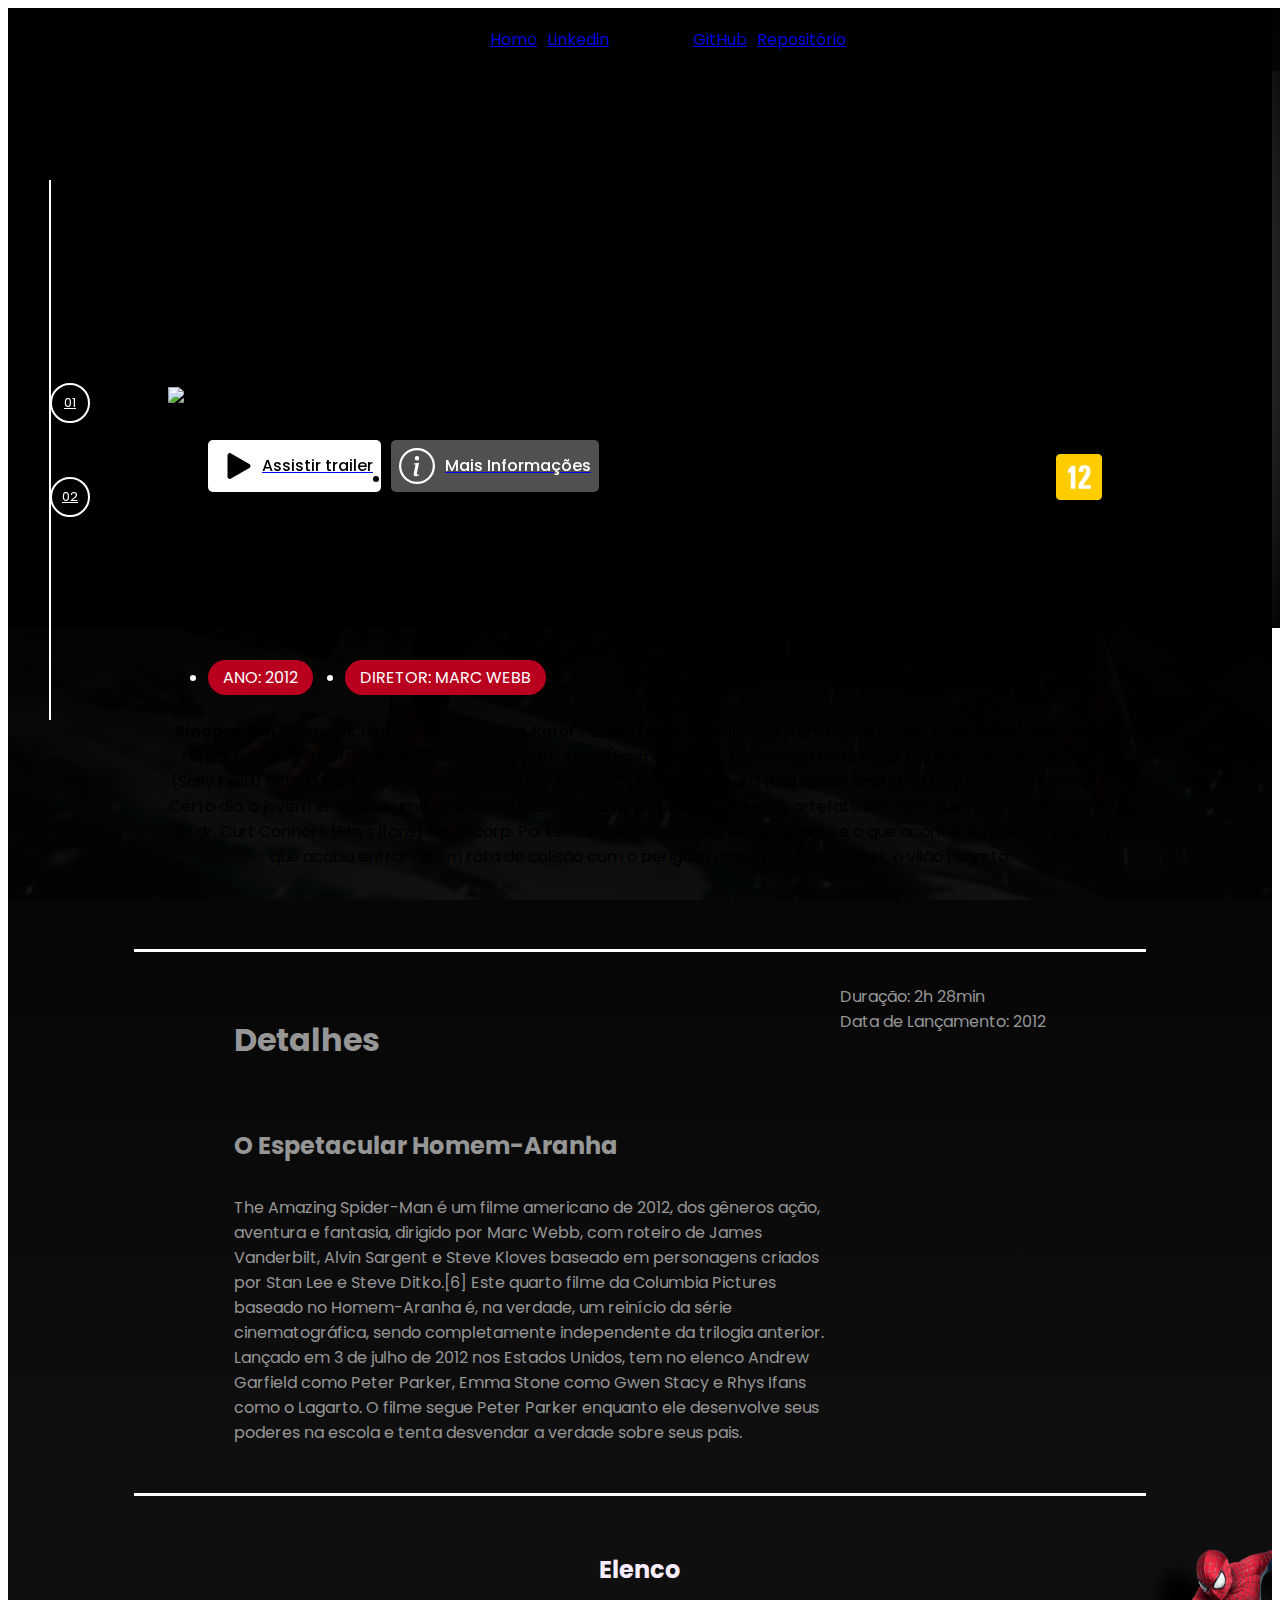
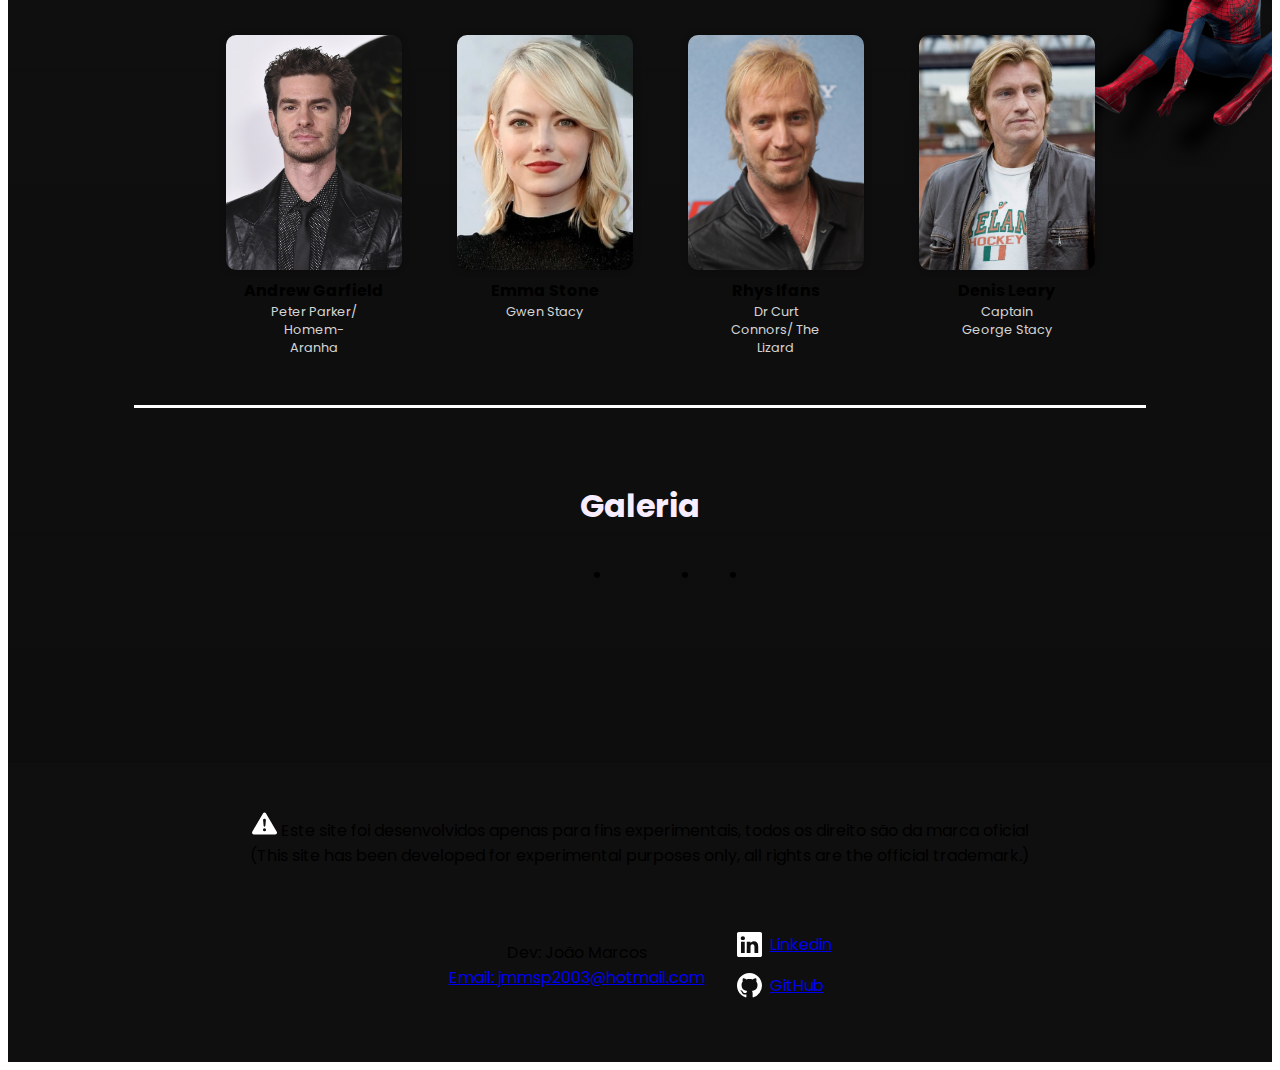
==== pages/andrew-garfield/spiderman1.html @ d88769d9 "final beta" ====
<!DOCTYPE html>
<html lang="en">
  <head>
    <meta charset="UTF-8" />
    <meta name="viewport" content="width=device-width, initial-scale=1.0" />

    <link rel="stylesheet" href="/assets/css/internal.css" />

    <!-- bootStrap -->

    <link
      rel="stylesheet"
      href="https://cdn.jsdelivr.net/npm/@fancyapps/ui@5.0/dist/fancybox/fancybox.css"
    />

    <link rel="shortcut icon" href="../../favicon.png" type="image/x-icon" />
    <title>Spider-Man SpiderVerse</title>
  </head>
  <body>
    <div class="s-wrapper">
      <nav class="menu">
        <div class="nav-links">
          <ul>
            <li class="nav-link"><a href="../../index.html">Home</a></li>
            <li class="nav-link">
              <a
                href="https://www.linkedin.com/in/joão-marcos-525564226/"
                target="_blank"
                >Linkedin</a
              >
            </li>
            <li class="nav-logo">
              <img src="../../assets/images/icons/spider.svg" alt="" />
            </li>
            <li class="nav-link">
              <a href="https://github.com/Joaommsp" target="_blank">GitHub</a>
            </li>
            <li class="nav-link">
              <a
                href="https://github.com/Joaommsp/Spider-man_SpiderVerse"
                target="_blank"
                >Repositório</a
              >
            </li>
          </ul>
        </div>
      </nav>

      <div class="s-video">
        <div class="s-logo">
          <img
            src="/assets/images/spiderman-andrew/movie-01/logo.png"
            alt="Spider-Man (2012)"
            title="Spider-Man (2012)"
          />
        </div>

        <aside class="s-left-column">
          <nav class="navigator">
            <div class="navigator-icon">
              <a href="../../index.html">
                <img src="/assets/images/icons/spiderman1.png" alt="" />
              </a>
            </div>
            <ul>
              <li><a href="../andrew-garfield/spiderman1.html">01</a></li>
              <li><a href="../andrew-garfield/spiderman2.html">02</a></li>
            </ul>
          </nav>
        </aside>

        <div class="s-classification">
          <img src="../../assets/classifications/12.png" alt="" />
        </div>

        <div class="s-links">
          <ul>
            <li>
              <a
                href="https://www.youtube.com/watch?v=iAaDfqB9FLs&pp=ygUibyBlc3BldGFjdWxhciBob21lbSBhcmFuaGEgdHJhaWxlcg%3D%3D"
                class="link-button"
                target="_blank"
              >
                <img src="../../assets/images/icons/play.svg" alt="" />
                <span class="label"> Assistir trailer </span>
              </a>
            </li>
            <li>
              <a href="#details" class="info-button">
                <img src="../../assets/images/icons/info.svg" alt="" />
                <span class="label"> Mais Informações </span>
              </a>
            </li>
          </ul>
        </div>

        <div class="s-video__container">
          <video
            autoplay
            loop
            muted
            src="../../assets/videos/amazing-spiderman-2014-trailer.mp4"
          ></video>
        </div>
      </div>

      <div class="s-video__cover"></div>

      <div class="s-main-content s-spiderman-02-01">
        <div class="s-main-content__top">
          <div class="s-description">
            <div class="pills">
              <ul>
                <li>Ano: 2012</li>
                <li>Diretor: Marc Webb</li>
              </ul>
            </div>

            <div class="s-desctiption__text">
              <p>
                <strong>Sinopse:</strong> Em O Espetacular Homem-Aranha, Peter
                Parker (Andrew Garfield) é um rapaz tímido e estudioso, que
                inicou há pouco tempo um namoro com a bela Gwen Stacy (Emma
                Stone), sua colega de colégio. Ele vive com os tios, May (Sally
                Field) e Ben (Martin Sheen), desde que foi deixado pelos pais,
                Richard (Campbell Scott) e Mary (Embeth Davidtz). Certo dia, o
                jovem encontra uma misteriosa maleta que pertenceu a seu pai. O
                artefato faz com que visite o laboratório do dr. Curt Connors
                (Rhys Ifans) na Oscorp. Parker está em busca de respostas sobre
                o que aconteceu com os pais, só que acaba entrando em rota de
                colisão com o perigoso alter-ego de Connors, o vilão Lagarto.
              </p>
            </div>
          </div>

          <div class="s-details">
            <div class="details">
              <h3>Detalhes</h3>
              <h4 class="movie-name">O Espetacular Homem-Aranha</h4>
              <p class="movie-infos">
                The Amazing Spider-Man é um filme americano de
                2012, dos gêneros ação, aventura e fantasia, dirigido por Marc
                Webb, com roteiro de James Vanderbilt, Alvin Sargent e Steve
                Kloves baseado em personagens criados por Stan Lee e Steve
                Ditko.[6] Este quarto filme da Columbia Pictures baseado no
                Homem-Aranha é, na verdade, um reinício da série
                cinematográfica, sendo completamente independente da trilogia
                anterior. Lançado em 3 de julho de 2012 nos Estados Unidos, tem
                no elenco Andrew Garfield como Peter Parker, Emma Stone como
                Gwen Stacy e Rhys Ifans como o Lagarto. O filme segue Peter
                Parker enquanto ele desenvolve seus poderes na escola e tenta
                desvendar a verdade sobre seus pais.
              </p>
            </div>
            <div class="movie-details" id="details">
              <div class="detail">
                <span class="duration">Duração: 2h 28min</span>
                <br />
                <span class="release-date">Data de Lançamento: 2012</span>
              </div>
            </div>
          </div>

          <div class="s-movie-list">
            <h3>Elenco</h3>
            <ul style="gap: 55px">
              <li class="actor">
                <img
                  src="../../assets/images/spiderman-tom/movie-03/actors/andrew-garfield.jpg"
                  alt="Jake Gyllenhaal"
                /><span class="actor-name">Andrew Garfield</span>
                <span class="actor-character">
                  Peter Parker/ Homem-Aranha
                </span>
              </li>
              <li class="actor">
                <img
                  src="../../assets/images/spiderman-andrew/movie-01/actors/emma-stone.jpg"
                  alt="Emma Stone"
                /><span class="actor-name">Emma Stone</span>
                <span class="actor-character">Gwen Stacy</span>
              </li>
              <li class="actor">
                <img
                  src="../../assets/images/spiderman-andrew/movie-01/actors/rhys-ifans.jpg"
                  alt="Rhys Ifans"
                /><span class="actor-name">Rhys Ifans</span>
                <span class="actor-character">
                  Dr Curt Connors/ The Lizard</span
                >
              </li>
              <li class="actor">
                <img
                  src="../../assets/images/spiderman-andrew/movie-01/actors/denis-leary.jpg"
                  alt="Denis Leary"
                /><span class="actor-name">Denis Leary</span>
                <span class="actor-character"> Captain George Stacy</span>
              </li>
            </ul>
            <img
              src="../../assets/images/spiderman-andrew/movie-01/gallery/list-bg.png"
              alt="Spider Man"
              class="list-background"
            />
          </div>

          <div class="s-main-content__bottom">
            <div class="gallery">
              <h4>Galeria</h4>
              <ul>
                <li>
                  <a
                    data-fancybox
                    href="../../assets/images/spiderman-andrew/movie-01/gallery/image-01.png"
                    ><img
                      src="../../assets/images/spiderman-andrew/movie-01/gallery/image-01.png"
                      alt=""
                  /></a>
                </li>
                <li>
                  <a
                    data-fancybox
                    href="../../assets/images/spiderman-andrew/movie-01/gallery/image-02.png"
                    ><img
                      src="../../assets/images/spiderman-andrew/movie-01/gallery/image-02.png"
                      alt=""
                  /></a>
                </li>
                <li>
                  <a
                    data-fancybox
                    href="../../assets/images/spiderman-andrew/movie-01/gallery/image-03.png"
                    ><img
                      src="../../assets/images/spiderman-andrew/movie-01/gallery/image-03.png"
                      alt=""
                  /></a>
                </li>
              </ul>
            </div>
          </div>
        </div>
      </div>
    </div>

    <footer class="s-footer">
      <p>
        <img src="../../assets/images/icons/warnning.svg" alt="" /> Este site
        foi desenvolvidos apenas para fins experimentais, todos os direito são
        da marca oficial <br />
        (This site has been developed for experimental purposes only, all rights
        are the official trademark.)
      </p>
      <div class="contact">
        <div class="me">
          <span class="name">Dev: João Marcos</span>
          <a class="mail" href="mailto:jmmsp2003@hotmail.com"
            >Email: jmmsp2003@hotmail.com</a
          >
        </div>
        <div class="social">
          <a
            href="https://www.linkedin.com/in/joão-marcos-525564226/"
            target="_blank"
          >
            <img
              src="../../assets/images/icons/linkedin.svg"
              alt="linkedin link to"
            />
            Linkedin
          </a>
          <a href="https://github.com/Joaommsp" target="_blank">
            <img
              src="../../assets/images/icons/github.svg"
              alt="github link to"
            />
            GitHub
          </a>
        </div>
      </div>
    </footer>

    <script src="https://cdn.jsdelivr.net/npm/@fancyapps/ui@5.0/dist/fancybox/fancybox.umd.js"></script>
    <script>
      Fancybox.bind("[data-fancybox]", {
        // Your custom options
      });
    </script>
  </body>
</html>
---- assets/css/internal.css ----
@import url("/assets/css/reset.css");
@import url("/assets/css/global.css");
@import url("components/_navigator.css");
@import url("components/_pills.css");
@import url("components/_link-button.css");
@import url("components/_gallery.css");
@import url("components/_menu.css");
@import url("components/_classification.css");
@import url("components/_details.css");
@import url("components/_footer.css");
@import url("components/_list.css");

.s-wrapper {
  width: 100%;
  height: 100%;
  display: flex;
  flex-direction: column;
  z-index: 5;
  overflow: hidden;
}

.s-wrapper .s-left-column {
  width: 100px;
  height: 100%;
  display: flex;
  justify-content: center;
  align-items: center;
  position: fixed;
  padding-right: 2rem;
  left: 0;
  top: 0;
  z-index: 1;
}

.s-wrapper .s-main-content {
  height: 100%;
  width: 100%;
  background-color: #0f0f0f;
  transition: 0.5s ease;
}

.s-wrapper .s-main-content__top {
  height: 100%;
  display: flex;
  flex-direction: column;
  justify-content: flex-start;
}

.s-main-content__bottom {
  margin-top: 2rem;
  height: 100%;
  display: flex;
  flex-direction: column;
  align-items: center;
}

.s-video {
  position: relative;
  width: 100%;
  height: 556px;
  background-color: #000000;
}

.s-video .s-logo {
  position: absolute;
  left: 10rem;
  bottom: 8rem;
  margin-top: 1rem;
  margin-left: 0;
  margin-bottom: 1.5rem;
  z-index: 5;
}

.s-video .s-logo img {
  width: 300px;
}

.s-video__container {
  user-select: none;
  position: absolute;
  top: 4rem;
  width: 100%;
  height: 556px;
  background-color: #000000;
}

.s-video__container video {
  width: 100%;
  height: 556px;
  position: relative;
}

.s-video__cover {
  position: absolute;
  width: 100%;
  height: 620px;
  background: rgb(2, 0, 36);
  background: radial-gradient(
    circle,
    rgba(2, 0, 36, 0) 0%,
    rgba(9, 9, 121, 0) 11%,
    rgba(0, 0, 0, 1) 100%
  );
}

.s-main-content__top {
  width: 100%;
  background: rgb(0, 0, 0);
  background: rgb(0, 0, 0);
  background: linear-gradient(
    180deg,
    rgba(0, 0, 0, 1) 0%,
    rgba(0, 0, 0, 0.004) 50%,
    rgba(0, 0, 0, 0.132) 100%
  );
}

.s-main-content__top .s-description {
  margin-top: 3rem;
  max-width: 100%;
  padding: 2rem 10rem;
  text-align: center;
}

.s-main-content__top .s-description .s-description__text p {
  color: #ffffff;
  line-height: 170%;
}

.s-main-content__top > .s-description > .pills {
  margin-bottom: 1.5rem;
}

.s-links {
  position: absolute;
  left: 10rem;
  bottom: 2rem;
  padding: 1.5rem;
  padding-left: 0;
  z-index: 10;
}

.s-links ul {
  display: flex;
  flex-direction: row;
}

.s-spiderman-01-01 {
  background-image: url("../images/spiderman-tobey/movie-01/background.jpg");
  background-attachment: fixed;
  background-blend-mode: soft-light;
  background-size: cover;
}

.s-spiderman-01-02 {
  background-image: url("../images/spiderman-tobey/movie-02/background.jpg");
  background-attachment: fixed;
  background-blend-mode: soft-light;
  background-size: cover;
}

.s-spiderman-01-03 {
  background-image: url("../images/spiderman-tobey/movie-03/background.jpg");
  background-size: cover;
  background-attachment: fixed;
  background-blend-mode: soft-light;
}

.s-spiderman-02-01 {
  background-image: url("../images/spiderman-andrew/movie-01/background.jpg");
  background-size: cover;
  background-attachment: fixed;
  background-blend-mode: soft-light;
}

.s-spiderman-02-02 {
  background-image: url("../images/spiderman-andrew/movie-02/background.jpg");
  background-size: cover;
  background-attachment: fixed;
  background-blend-mode: soft-light;
}

.s-spiderman-03-01 {
  background-image: url("../images/spiderman-tom/movie-01/background.jpg");
  background-size: cover;
  background-attachment: fixed;
  background-blend-mode: soft-light;
}

.s-spiderman-03-02 {
  background-image: url("../images/spiderman-tom/movie-02/background.jpg");
  background-size: cover;
  background-attachment: fixed;
  background-blend-mode: soft-light;
}

.s-spiderman-03-03 {
  background-image: url("../images/spiderman-tom/movie-03/background.jpg");
  background-size: cover;
  background-attachment: fixed;
  background-blend-mode: soft-light;
}

.s-spiderman-04-01 {
  background-image: url("../images/spiderman-miles/movie-01/background.jpg");
  background-size: cover;
  background-attachment: fixed;
  background-blend-mode: soft-light;
}

.s-spiderman-04-02 {
  background-image: url("../images/spiderman-miles/movie-02/background.jpg");
  background-size: cover;
  background-attachment: fixed;
  background-blend-mode: soft-light;
}


@media only screen and (max-width: 767px) {
  .s-wrapper .s-left-column {
    width: 50px;
    position: fixed;
    padding-right: 0rem;
    left: 0;
    top: 5rem;
  }

  .s-video {
    width: 100%;
  }

  .s-video .s-logo {
    left: 3rem;
  }

  .s-video .s-logo img {
    width: 100px;
  }

  .s-links {
    left: 3rem;
    bottom: 4rem;
  }

  .s-main-content__top .s-description {
    margin-top: 2rem;
    max-width: 100%;
    padding: 2rem;
    text-align: center;
  }

  .s-wrapper .s-left-column {
    width: 50px;
    height: 100%;
    position: absolute;
    left: 0;
    top: 4.1rem;
    z-index: 1;
  }
}

@media only screen and (min-width: 768px) and (max-width: 1023px) {
  .s-wrapper .s-left-column {
    width: 50px;
    position: fixed;
    padding-right: 0rem;
    left: 0;
    top: 5rem;
  }

  .s-video {
    width: 100%;
  }

  .s-video .s-logo {
    left: 5rem;
  }

  .s-video .s-logo img {
    width: 200px;
  }

  .s-links {
    left: 5rem;
  }

  .s-main-content__top .s-description {
    margin-top: 2rem;
    max-width: 100%;
    padding: 5rem;
    text-align: center;
  }
}
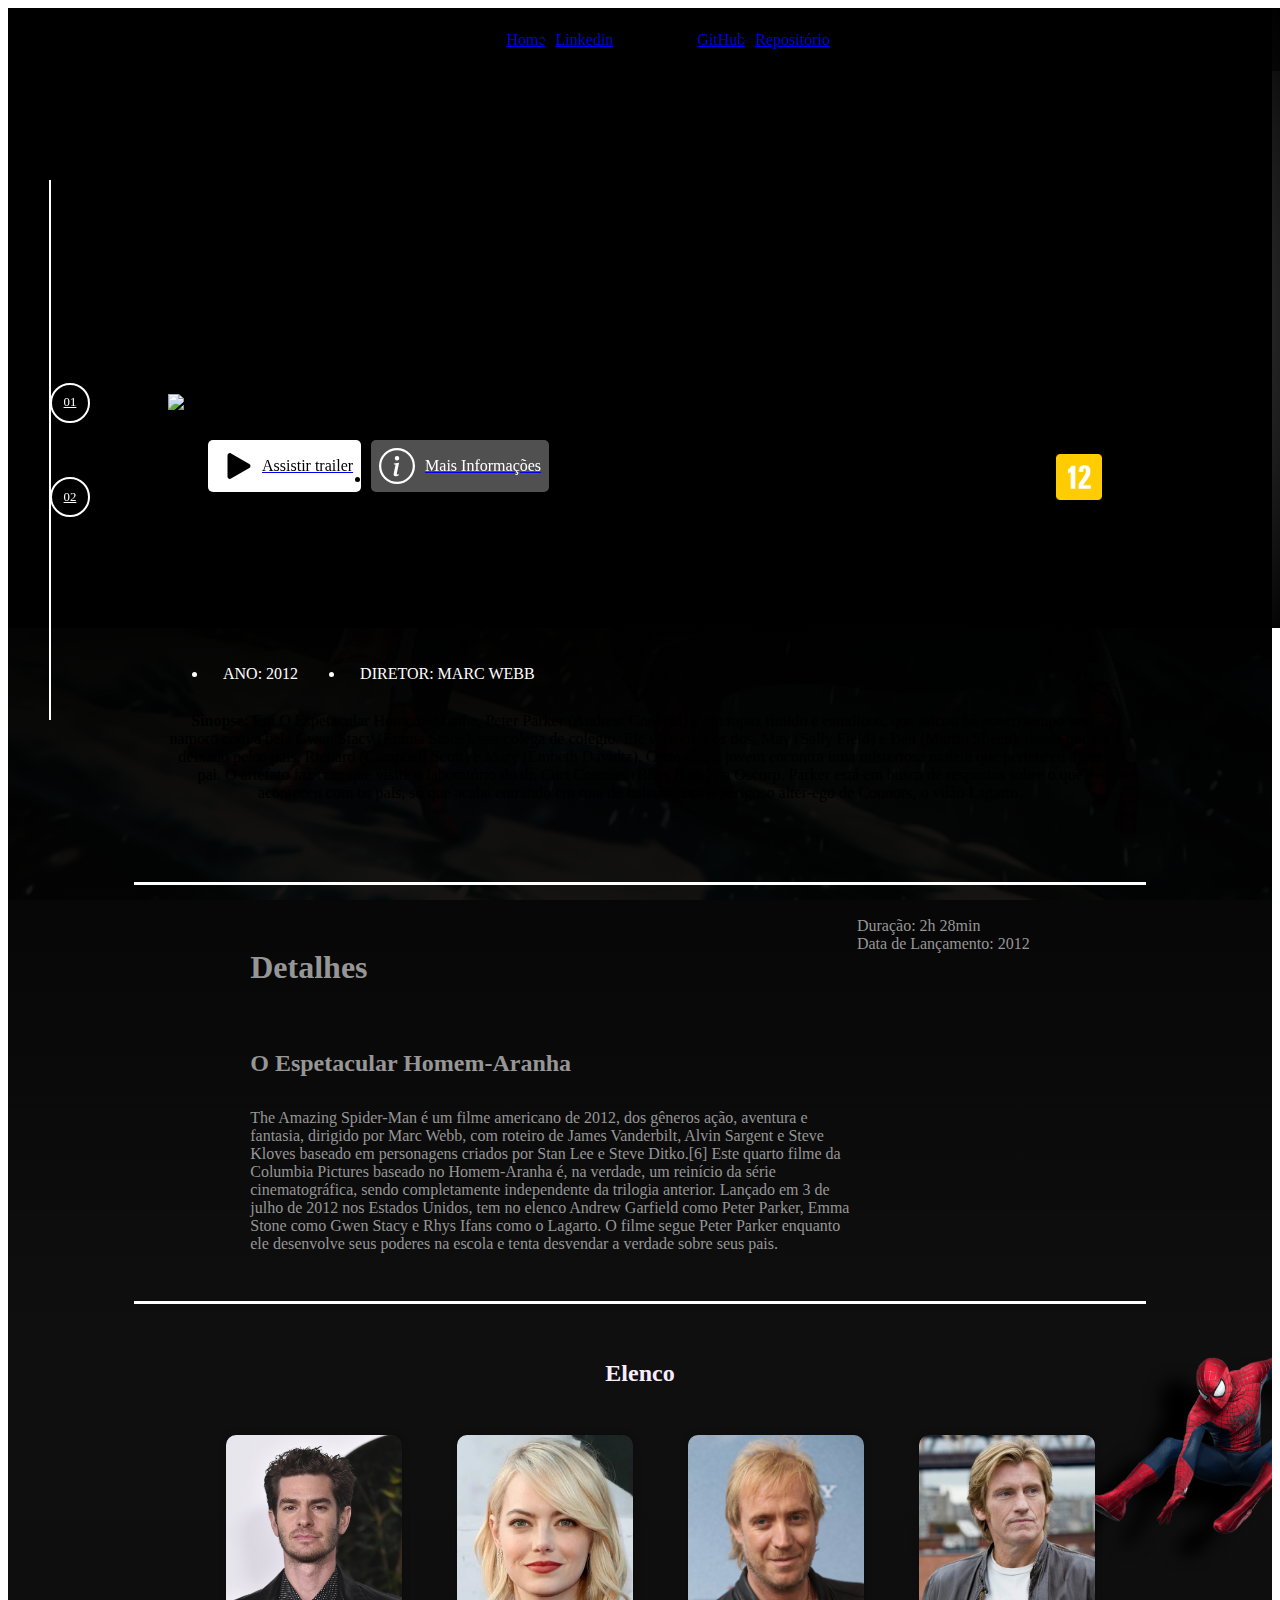
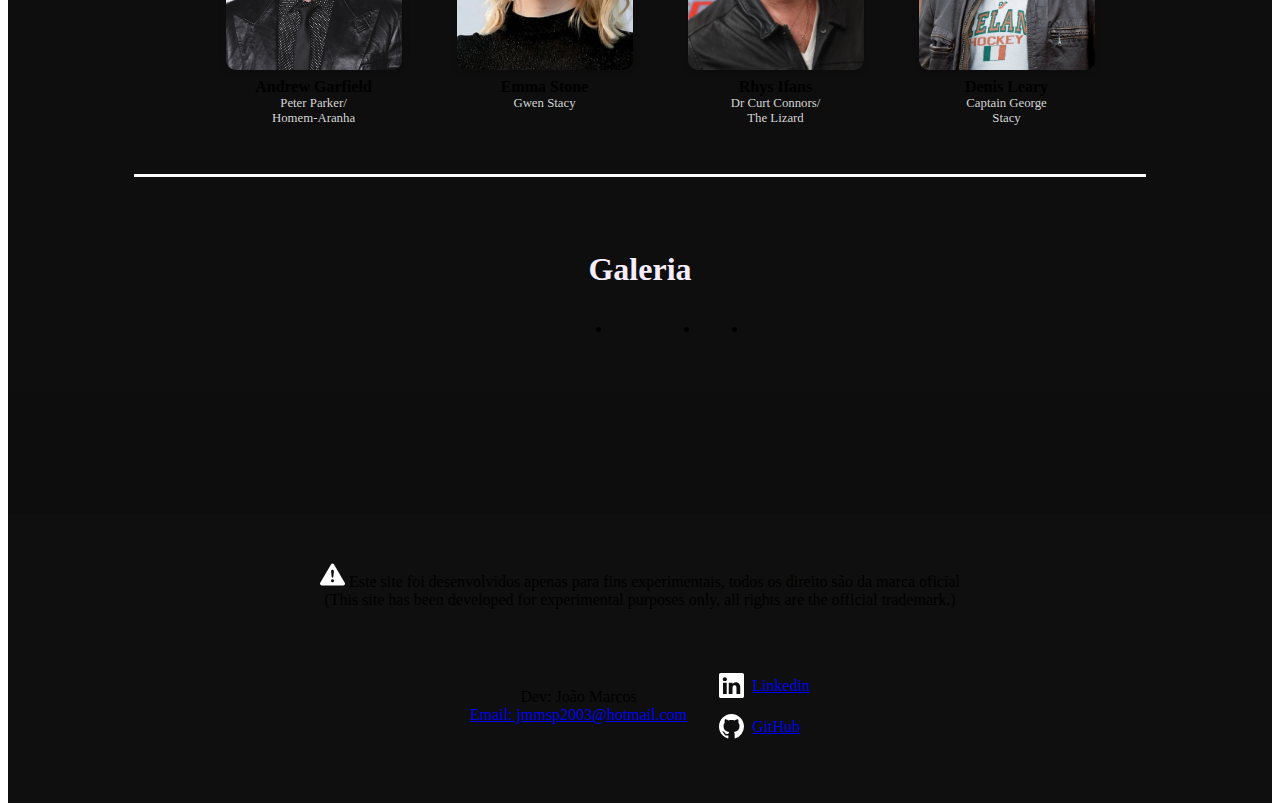
==== commit 0a60181c: "links erro try 01" ====
--- a/pages/andrew-garfield/spiderman1.html
+++ b/pages/andrew-garfield/spiderman1.html
@@ -49,7 +49,7 @@
       <div class="s-video">
         <div class="s-logo">
           <img
-            src="/assets/images/spiderman-andrew/movie-01/logo.png"
+            src="assets/images/spiderman-andrew/movie-01/logo.png"
             alt="Spider-Man (2012)"
             title="Spider-Man (2012)"
           />
@@ -63,8 +63,8 @@
               </a>
             </div>
             <ul>
-              <li><a href="../andrew-garfield/spiderman1.html">01</a></li>
-              <li><a href="../andrew-garfield/spiderman2.html">02</a></li>
+              <li><a href="./spiderman1.html">01</a></li>
+              <li><a href="./spiderman2.html">02</a></li>
             </ul>
           </nav>
         </aside>
--- a/assets/css/internal.css
+++ b/assets/css/internal.css
@@ -1,5 +1,5 @@
-@import url("/assets/css/reset.css");
-@import url("/assets/css/global.css");
+@import url("assets/css/reset.css");
+@import url("assets/css/global.css");
 @import url("components/_navigator.css");
 @import url("components/_pills.css");
 @import url("components/_link-button.css");
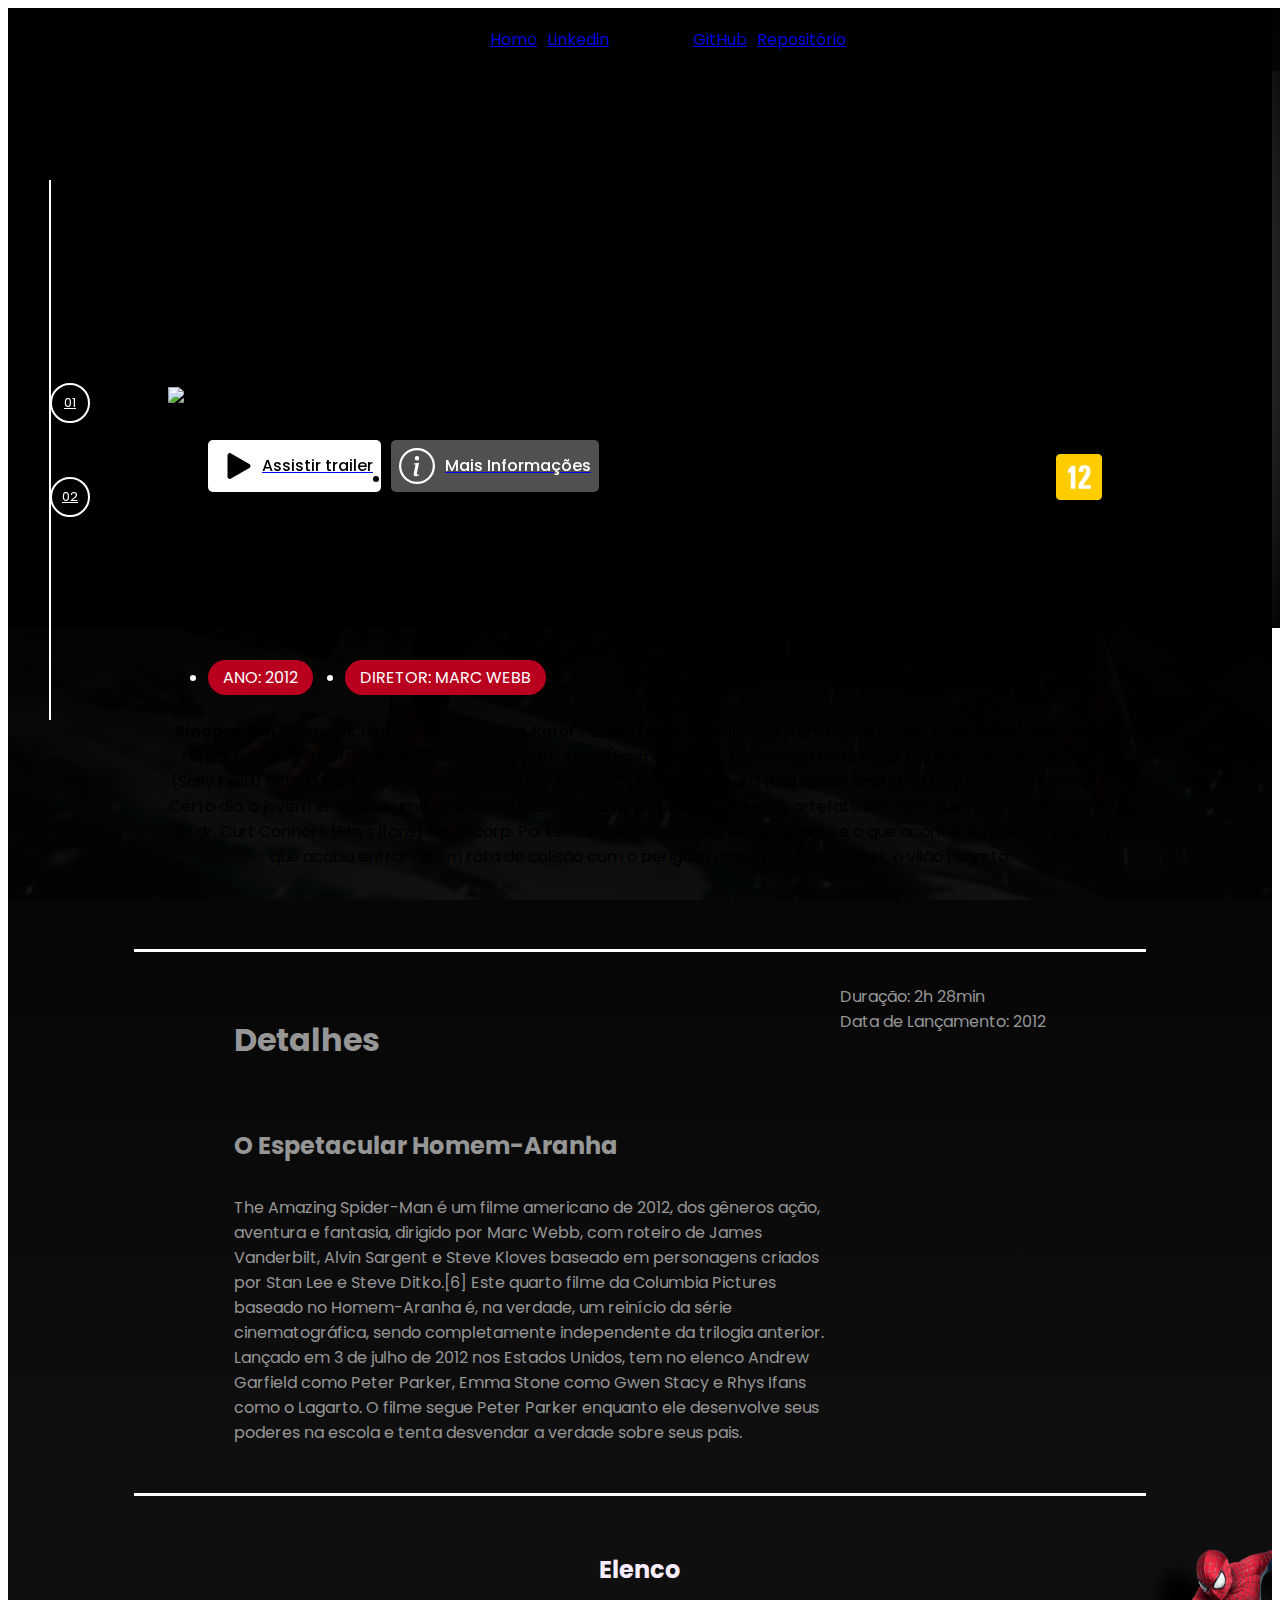
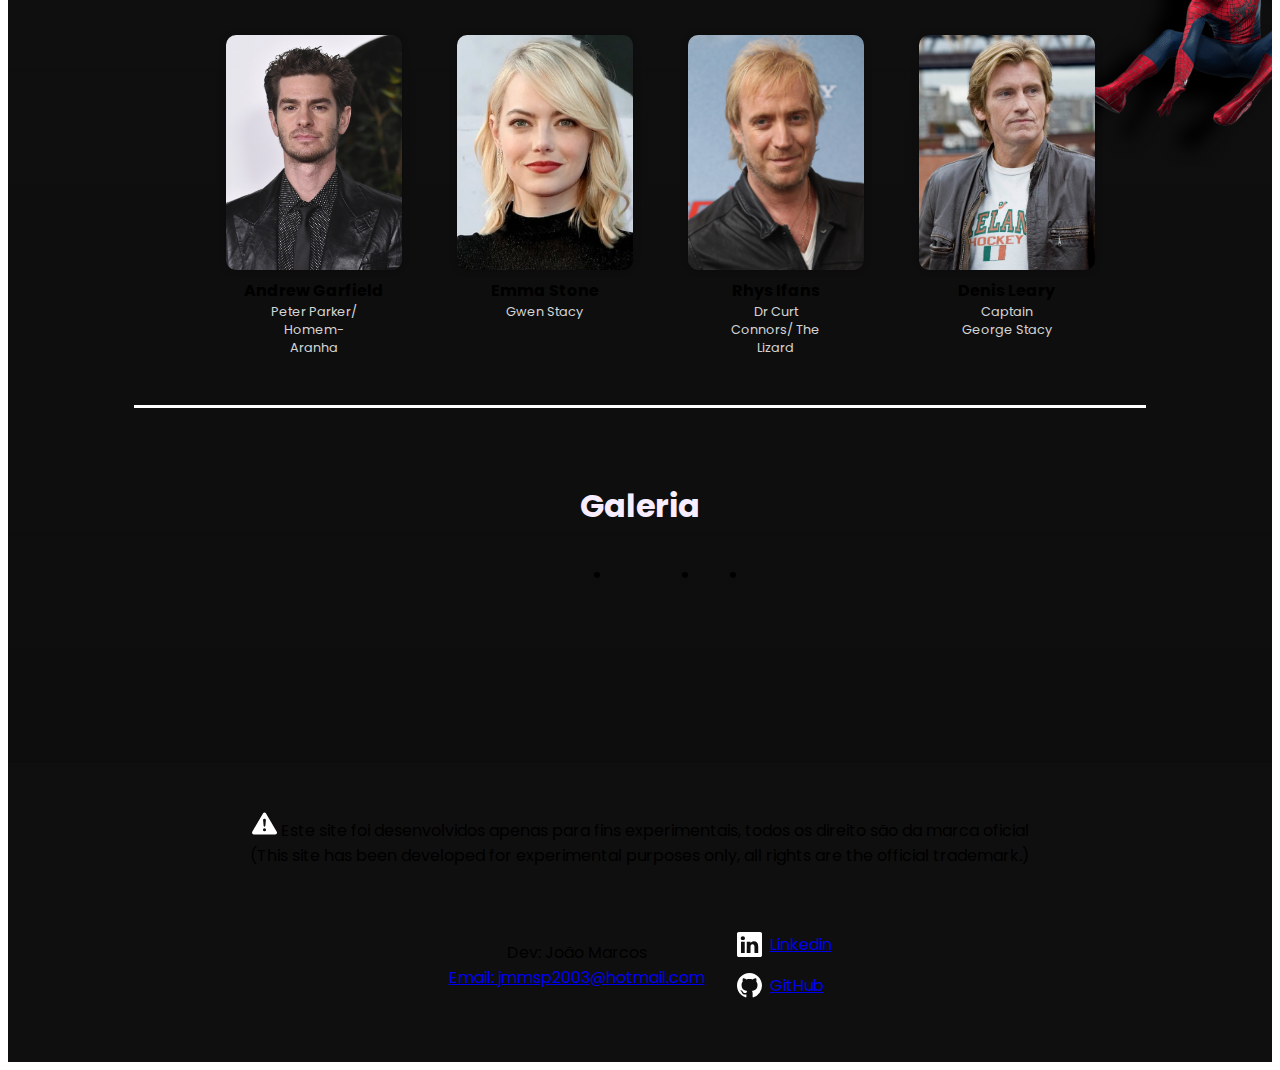
==== commit 082b21b4: "linsk errors try 02" ====
--- a/pages/andrew-garfield/spiderman1.html
+++ b/pages/andrew-garfield/spiderman1.html
@@ -4,7 +4,7 @@
     <meta charset="UTF-8" />
     <meta name="viewport" content="width=device-width, initial-scale=1.0" />
 
-    <link rel="stylesheet" href="/assets/css/internal.css" />
+    <link rel="stylesheet" href="../../assets/css/internal.css" />
 
     <!-- bootStrap -->
 
@@ -49,7 +49,7 @@
       <div class="s-video">
         <div class="s-logo">
           <img
-            src="assets/images/spiderman-andrew/movie-01/logo.png"
+            src="../../assets/images/spiderman-andrew/movie-01/logo.png"
             alt="Spider-Man (2012)"
             title="Spider-Man (2012)"
           />
@@ -59,7 +59,7 @@
           <nav class="navigator">
             <div class="navigator-icon">
               <a href="../../index.html">
-                <img src="/assets/images/icons/spiderman1.png" alt="" />
+                <img src="../../assets/images/icons/spiderman1.png" alt="" />
               </a>
             </div>
             <ul>
--- a/assets/css/internal.css
+++ b/assets/css/internal.css
@@ -1,14 +1,14 @@
-@import url("assets/css/reset.css");
-@import url("assets/css/global.css");
-@import url("components/_navigator.css");
-@import url("components/_pills.css");
-@import url("components/_link-button.css");
-@import url("components/_gallery.css");
-@import url("components/_menu.css");
-@import url("components/_classification.css");
-@import url("components/_details.css");
-@import url("components/_footer.css");
-@import url("components/_list.css");
+@import url("../../assets/css/reset.css");
+@import url("../../assets/css/global.css");
+@import url("./components/_navigator.css");
+@import url("./components/_pills.css");
+@import url("./components/_link-button.css");
+@import url("./components/_gallery.css");
+@import url("./components/_menu.css");
+@import url("./components/_classification.css");
+@import url("./components/_details.css");
+@import url("./components/_footer.css");
+@import url("./components/_list.css");
 
 .s-wrapper {
   width: 100%;
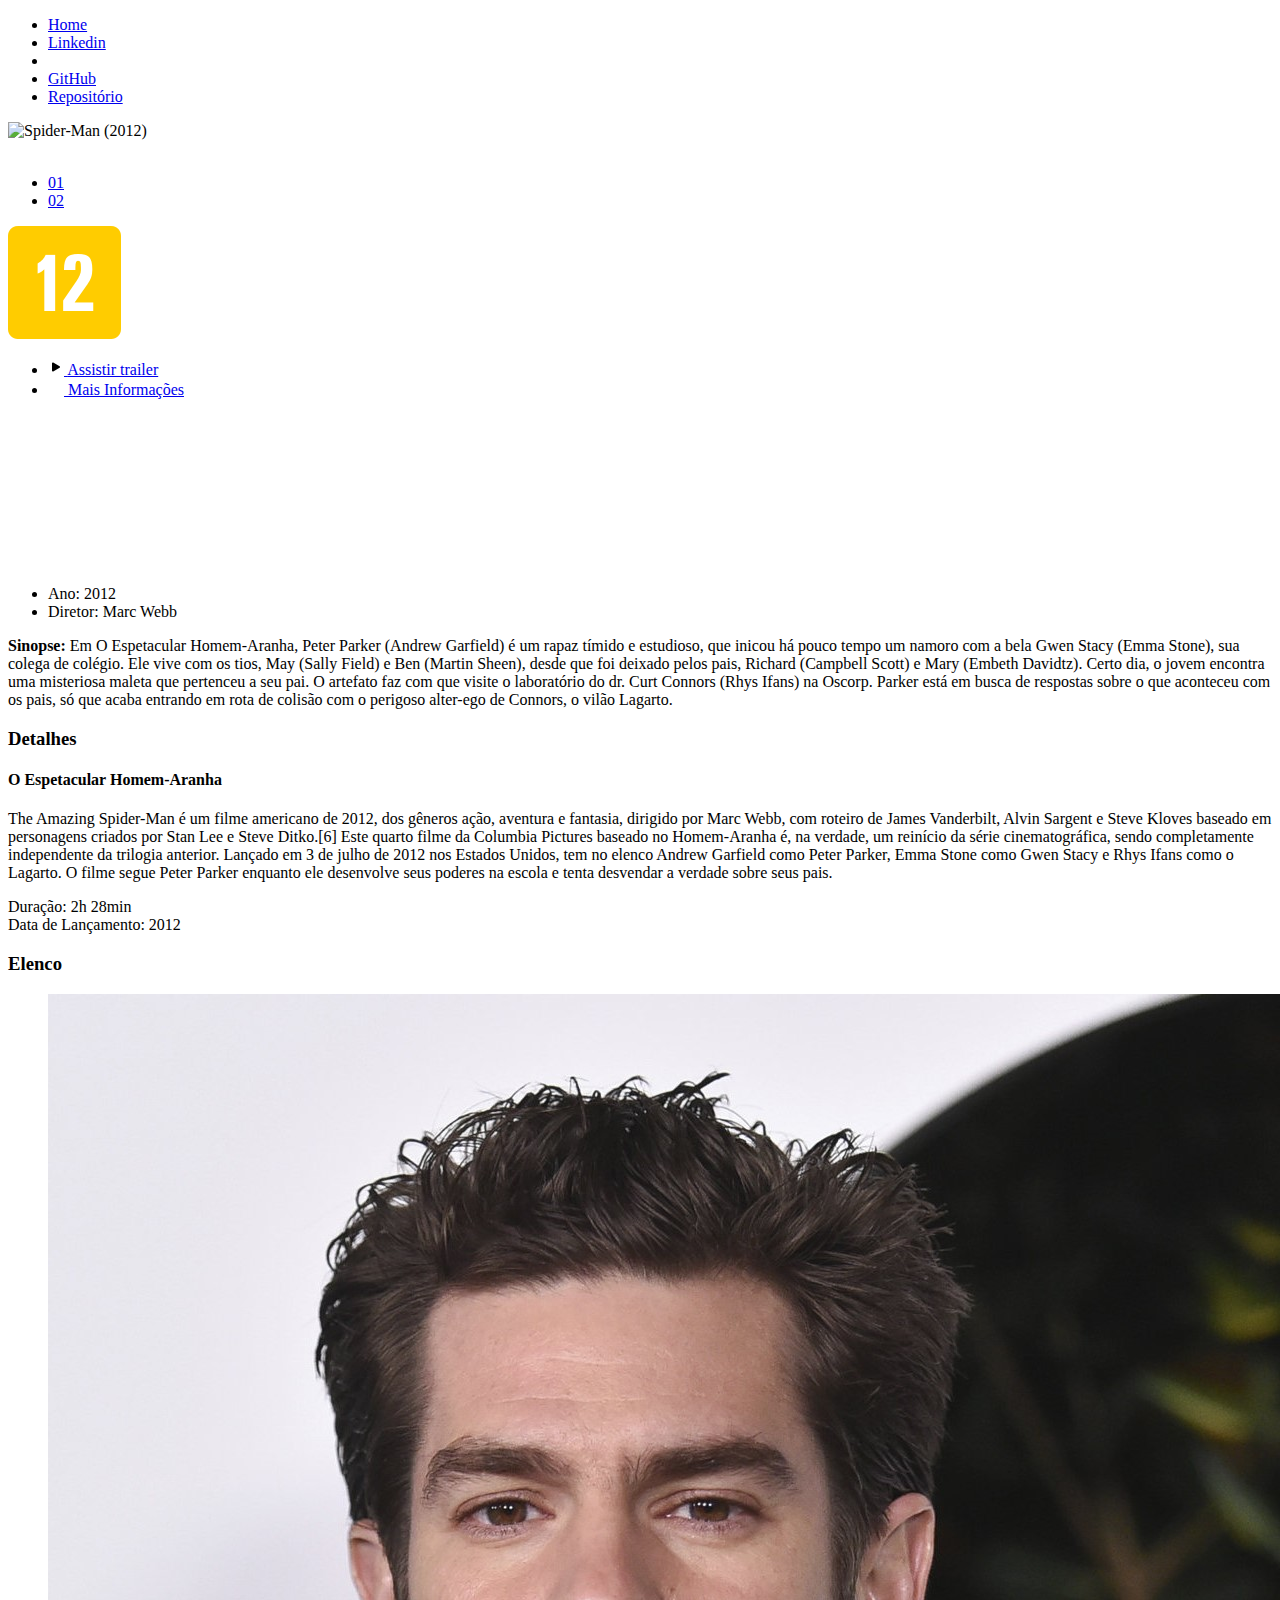
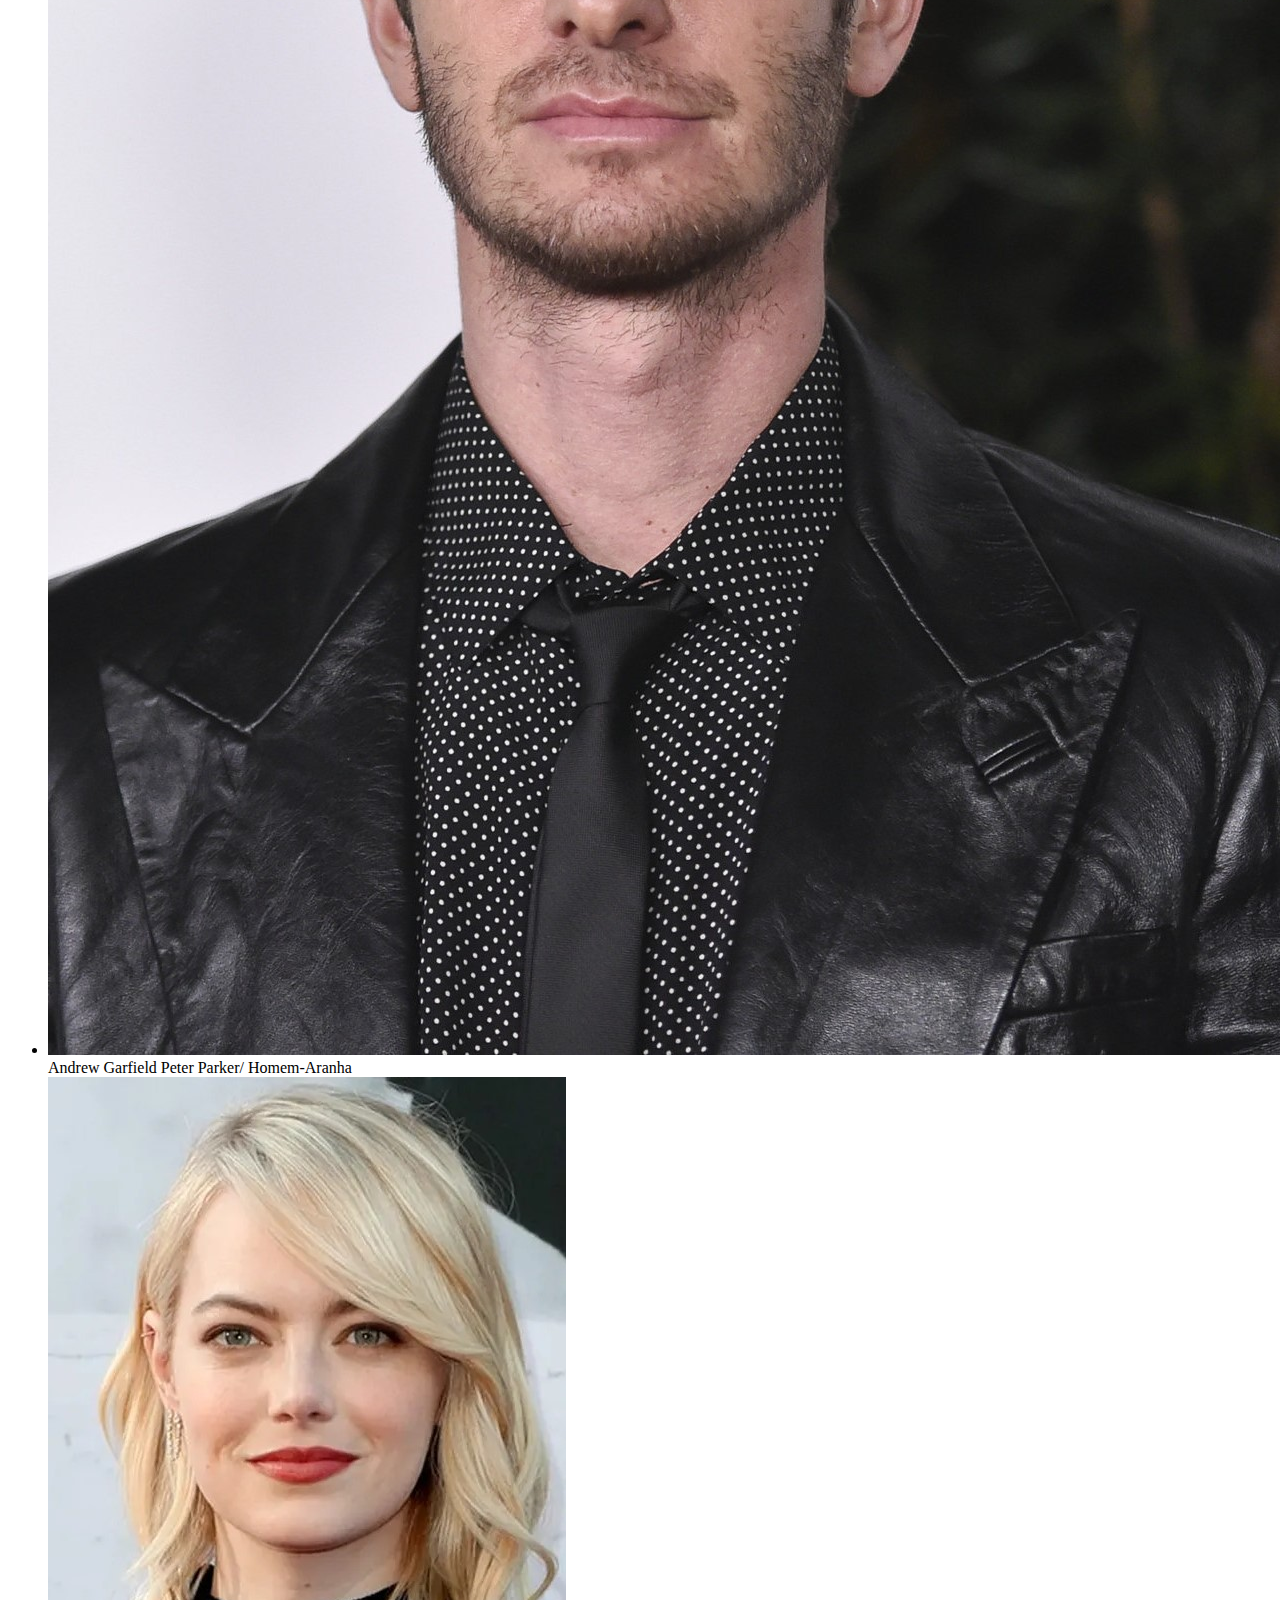
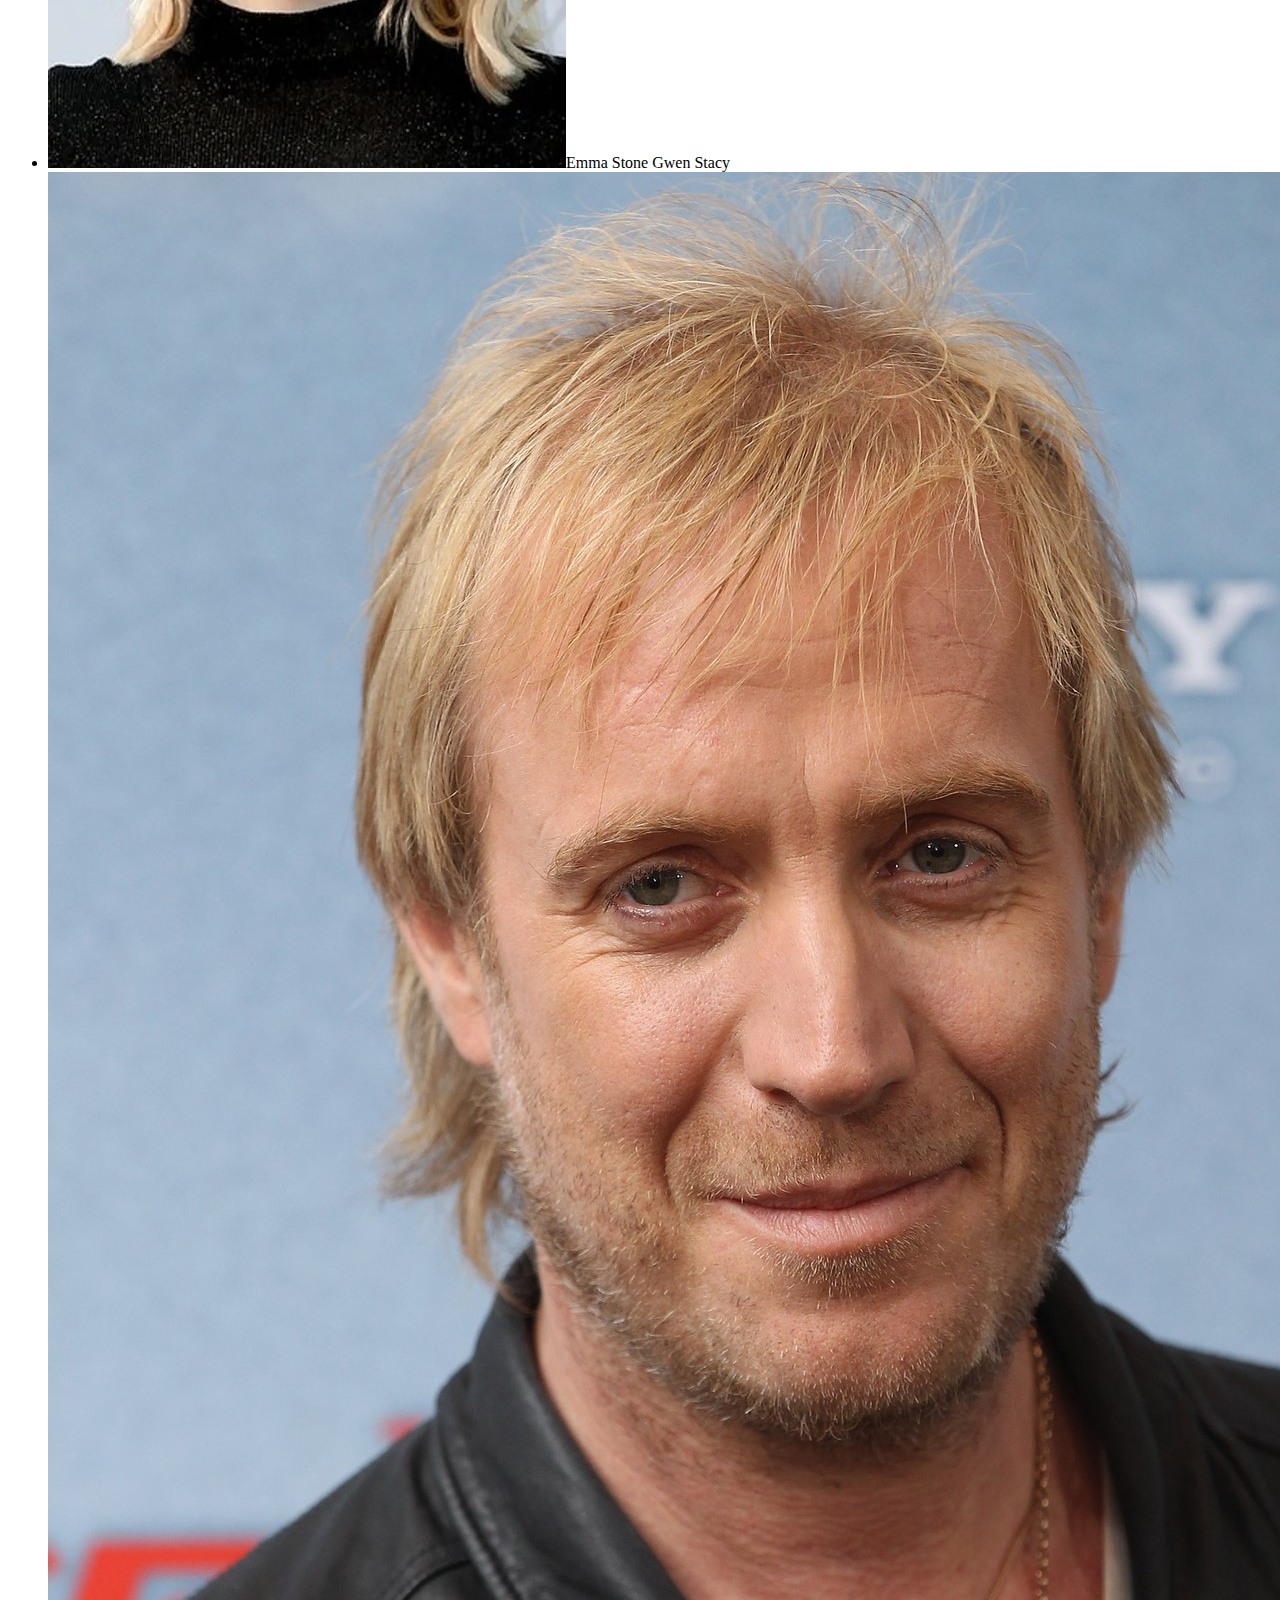
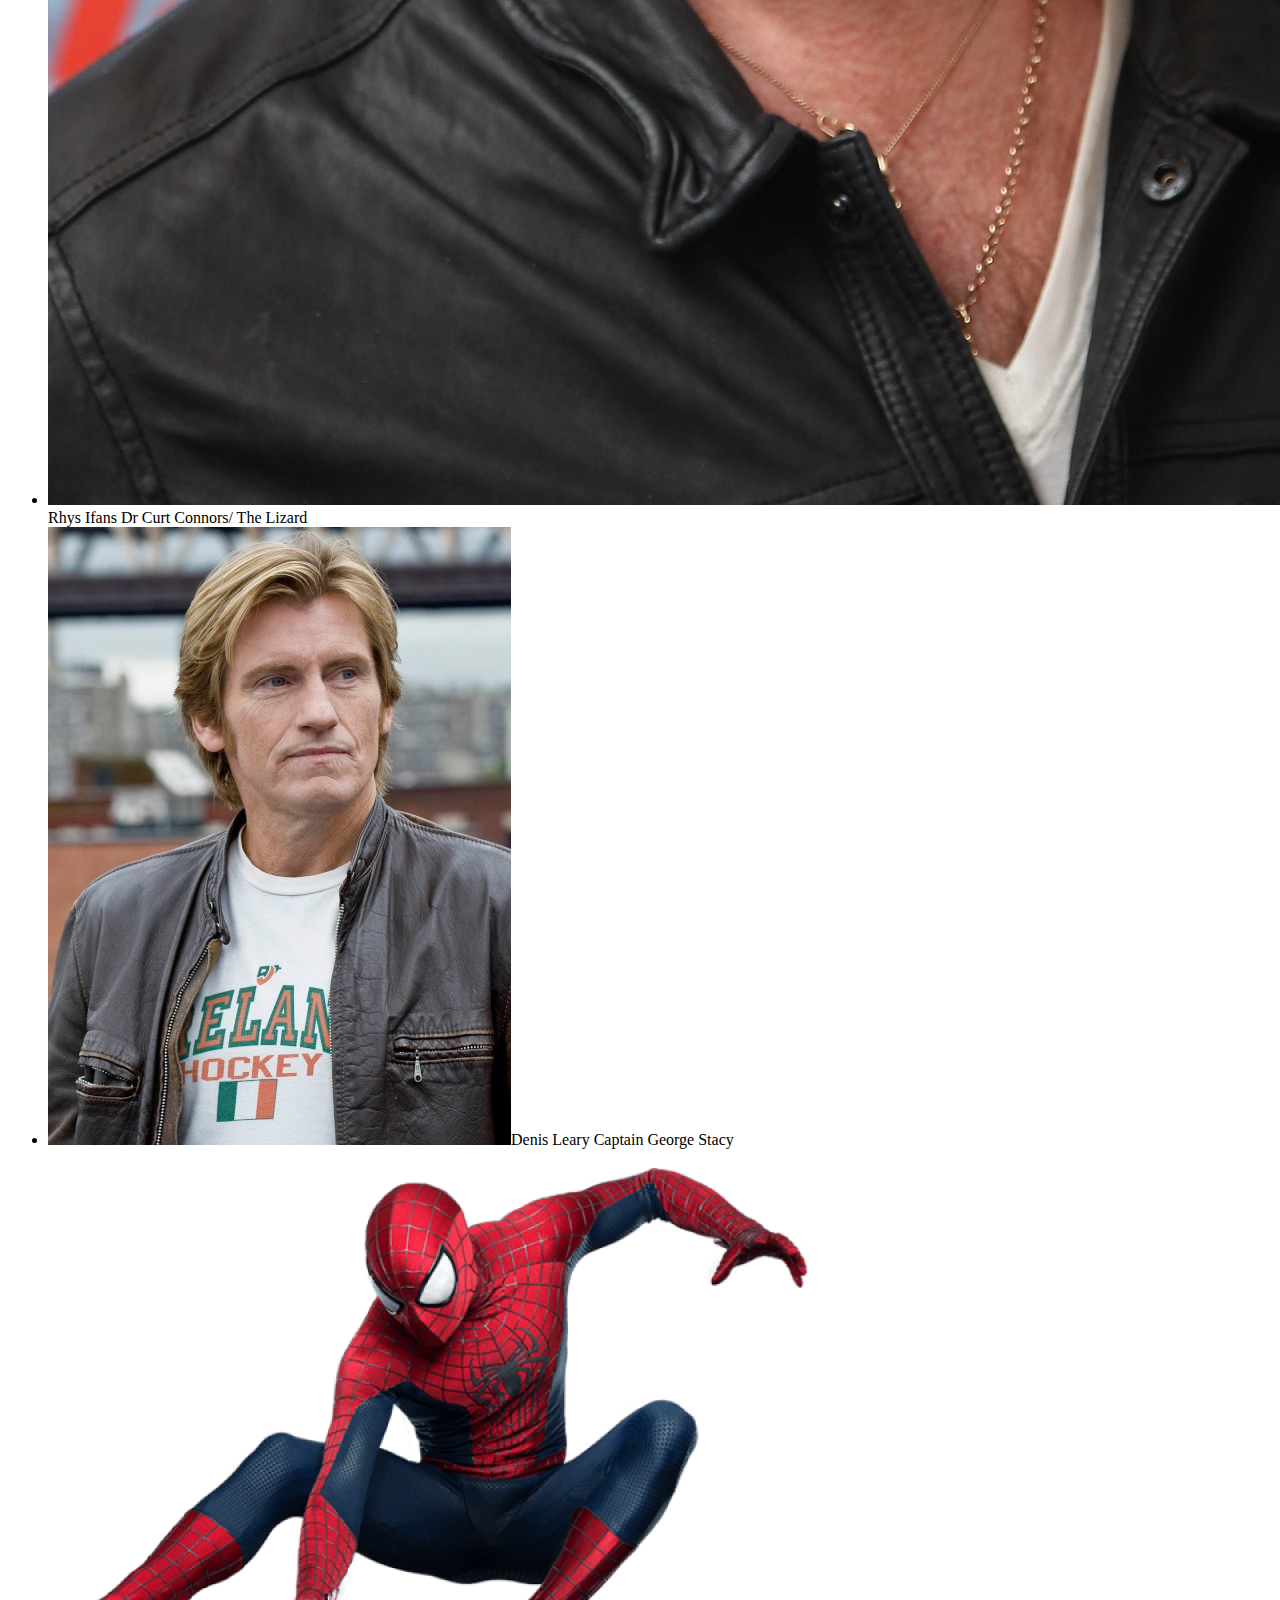
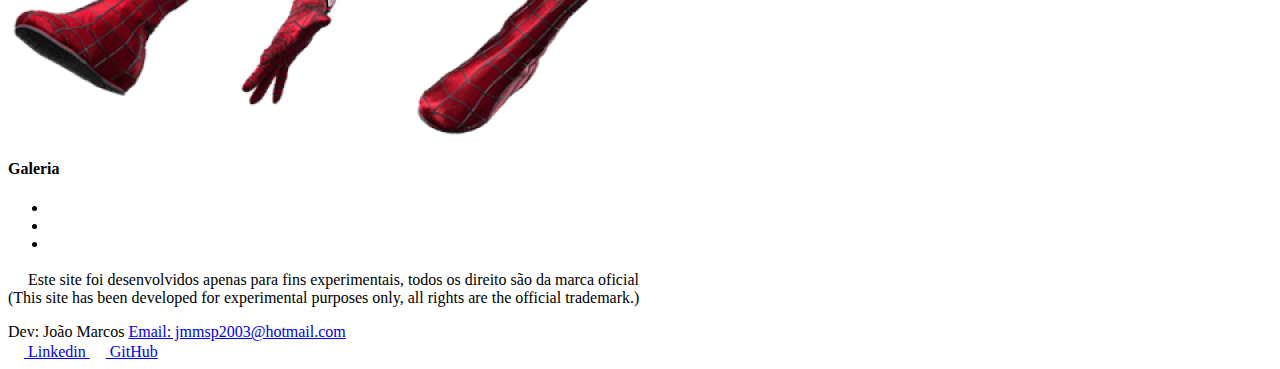
==== commit 0000ee39: ".." ====
--- a/pages/andrew-garfield/spiderman1.html
+++ b/pages/andrew-garfield/spiderman1.html
@@ -4,7 +4,7 @@
     <meta charset="UTF-8" />
     <meta name="viewport" content="width=device-width, initial-scale=1.0" />
 
-    <link rel="stylesheet" href="../../assets/css/internal.css" />
+    <link rel="stylesheet" href="assets/assets/css/internal.css" />
 
     <!-- bootStrap -->
 
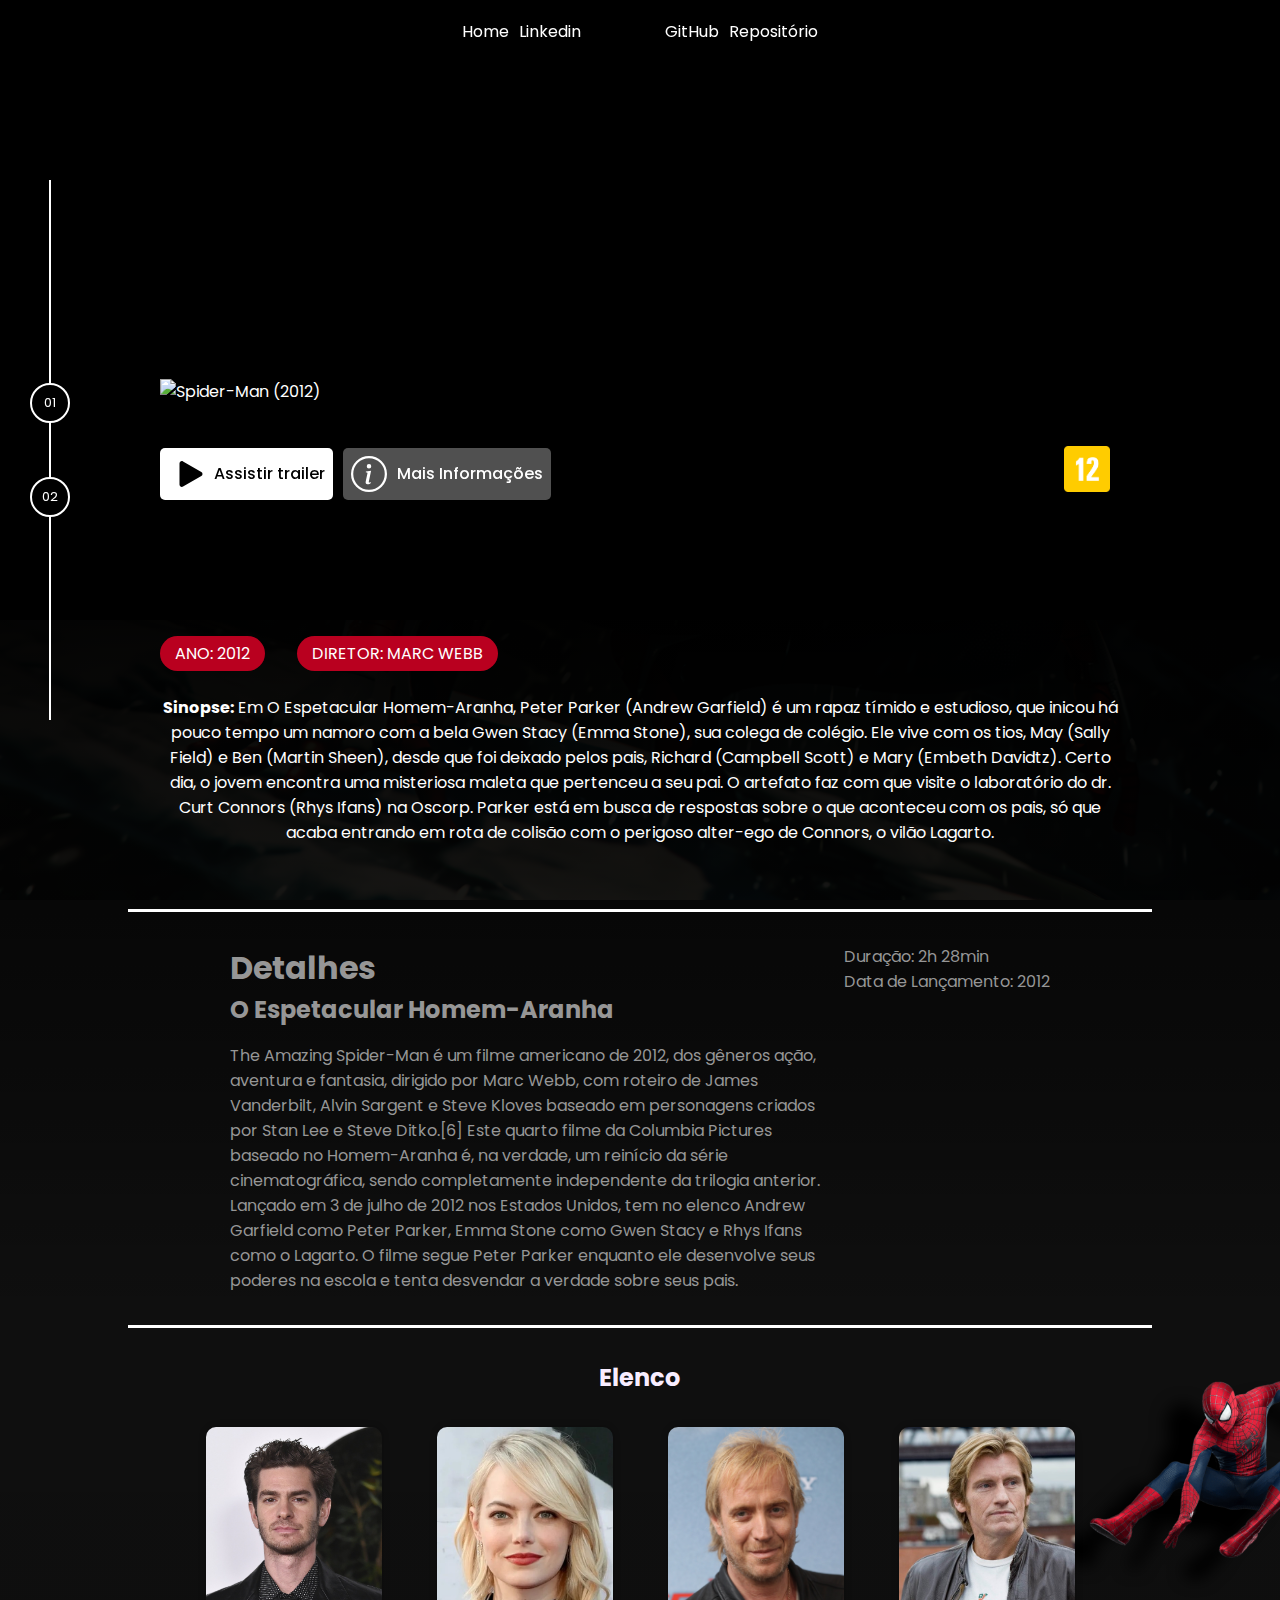
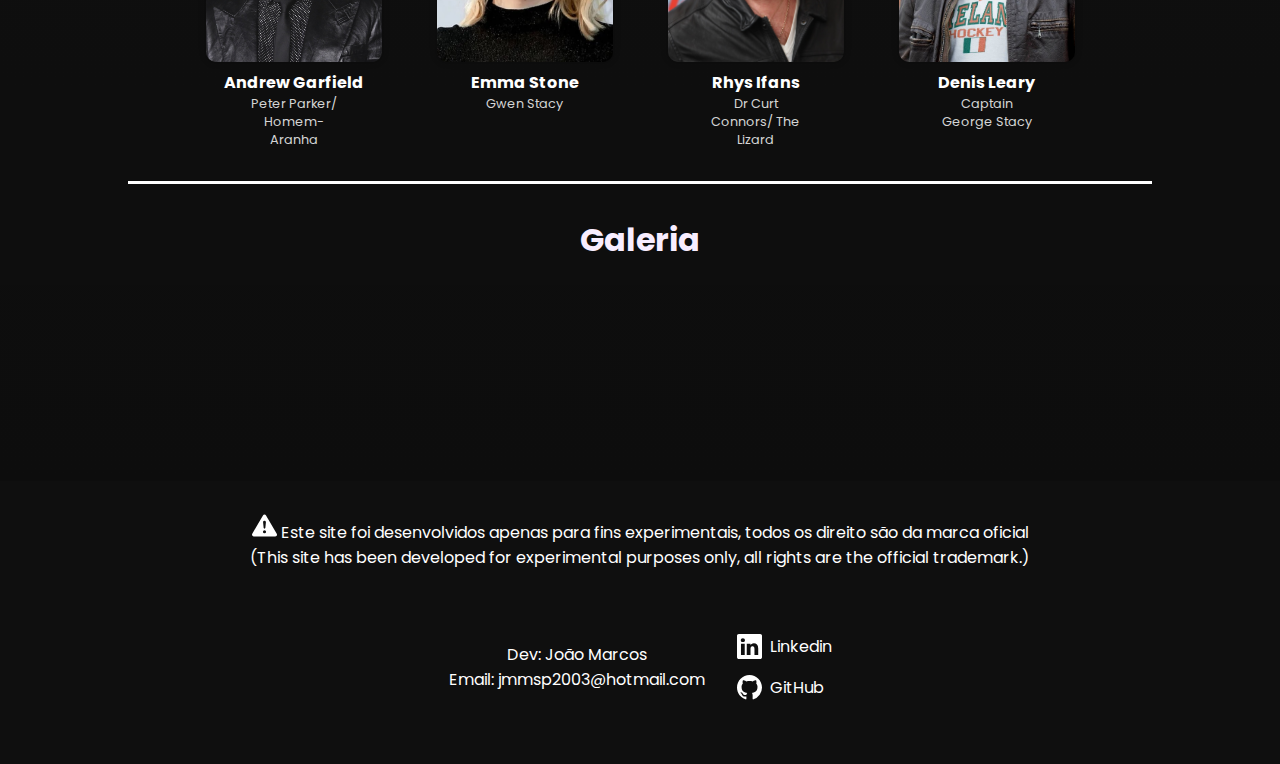
==== commit 804ae3a0: "final alpha" ====
--- a/pages/andrew-garfield/spiderman1.html
+++ b/pages/andrew-garfield/spiderman1.html
@@ -4,7 +4,7 @@
     <meta charset="UTF-8" />
     <meta name="viewport" content="width=device-width, initial-scale=1.0" />
 
-    <link rel="stylesheet" href="assets/assets/css/internal.css" />
+    <link rel="stylesheet" href="../../assets/css/internal.css" />
 
     <!-- bootStrap -->
 
--- a/assets/css/internal.css
+++ b/assets/css/internal.css
@@ -0,0 +1,962 @@
+
+@import url("https://fonts.googleapis.com/css2?family=Poppins:ital,wght@0,400;0,700;1,300&display=swap");
+
+/*font-family: 'Poppins', sans-serif;*/
+
+* {
+  padding: 0;
+  margin: 0;
+  vertical-align: baseline;
+  list-style: none;
+  border: 0;
+  color: #FFF;
+  font-family: "Poppins", sans-serif;
+  font-size: 16px;
+  text-decoration: none;
+}
+
+:root {
+  --primary-color: #b9001f;
+}
+
+html {
+  scroll-behavior: smooth;
+}
+
+body {
+  font-family: "Poppins", sans-serif;
+}
+
+
+.s-wrapper {
+  width: 100%;
+  height: 100%;
+  display: flex;
+  flex-direction: column;
+  z-index: 5;
+  overflow: hidden;
+}
+
+.s-wrapper .s-left-column {
+  width: 100px;
+  height: 100%;
+  display: flex;
+  justify-content: center;
+  align-items: center;
+  position: fixed;
+  padding-right: 2rem;
+  left: 0;
+  top: 0;
+  z-index: 1;
+}
+
+.s-wrapper .s-main-content {
+  height: 100%;
+  width: 100%;
+  background-color: #0f0f0f;
+  transition: 0.5s ease;
+}
+
+.s-wrapper .s-main-content__top {
+  height: 100%;
+  display: flex;
+  flex-direction: column;
+  justify-content: flex-start;
+}
+
+.s-main-content__bottom {
+  margin-top: 2rem;
+  height: 100%;
+  display: flex;
+  flex-direction: column;
+  align-items: center;
+}
+
+.s-video {
+  position: relative;
+  width: 100%;
+  height: 556px;
+  background-color: #000000;
+}
+
+.s-video .s-logo {
+  position: absolute;
+  left: 10rem;
+  bottom: 8rem;
+  margin-top: 1rem;
+  margin-left: 0;
+  margin-bottom: 1.5rem;
+  z-index: 5;
+}
+
+.s-video .s-logo img {
+  width: 300px;
+}
+
+.s-video__container {
+  user-select: none;
+  position: absolute;
+  top: 4rem;
+  width: 100%;
+  height: 556px;
+  background-color: #000000;
+}
+
+.s-video__container video {
+  width: 100%;
+  height: 556px;
+  position: relative;
+}
+
+.s-video__cover {
+  position: absolute;
+  width: 100%;
+  height: 620px;
+  background: rgb(2, 0, 36);
+  background: radial-gradient(
+    circle,
+    rgba(2, 0, 36, 0) 0%,
+    rgba(9, 9, 121, 0) 11%,
+    rgba(0, 0, 0, 1) 100%
+  );
+}
+
+.s-main-content__top {
+  width: 100%;
+  background: rgb(0, 0, 0);
+  background: rgb(0, 0, 0);
+  background: linear-gradient(
+    180deg,
+    rgba(0, 0, 0, 1) 0%,
+    rgba(0, 0, 0, 0.004) 50%,
+    rgba(0, 0, 0, 0.132) 100%
+  );
+}
+
+.s-main-content__top .s-description {
+  margin-top: 3rem;
+  max-width: 100%;
+  padding: 2rem 10rem;
+  text-align: center;
+}
+
+.s-main-content__top .s-description .s-description__text p {
+  color: #ffffff;
+  line-height: 170%;
+}
+
+.s-main-content__top > .s-description > .pills {
+  margin-bottom: 1.5rem;
+}
+
+.s-links {
+  position: absolute;
+  left: 10rem;
+  bottom: 2rem;
+  padding: 1.5rem;
+  padding-left: 0;
+  z-index: 10;
+}
+
+.s-links ul {
+  display: flex;
+  flex-direction: row;
+}
+
+.s-spiderman-01-01 {
+  background-image: url("../images/spiderman-tobey/movie-01/background.jpg");
+  background-attachment: fixed;
+  background-blend-mode: soft-light;
+  background-size: cover;
+}
+
+.s-spiderman-01-02 {
+  background-image: url("../images/spiderman-tobey/movie-02/background.jpg");
+  background-attachment: fixed;
+  background-blend-mode: soft-light;
+  background-size: cover;
+}
+
+.s-spiderman-01-03 {
+  background-image: url("../images/spiderman-tobey/movie-03/background.jpg");
+  background-size: cover;
+  background-attachment: fixed;
+  background-blend-mode: soft-light;
+}
+
+.s-spiderman-02-01 {
+  background-image: url("../images/spiderman-andrew/movie-01/background.jpg");
+  background-size: cover;
+  background-attachment: fixed;
+  background-blend-mode: soft-light;
+}
+
+.s-spiderman-02-02 {
+  background-image: url("../images/spiderman-andrew/movie-02/background.jpg");
+  background-size: cover;
+  background-attachment: fixed;
+  background-blend-mode: soft-light;
+}
+
+.s-spiderman-03-01 {
+  background-image: url("../images/spiderman-tom/movie-01/background.jpg");
+  background-size: cover;
+  background-attachment: fixed;
+  background-blend-mode: soft-light;
+}
+
+.s-spiderman-03-02 {
+  background-image: url("../images/spiderman-tom/movie-02/background.jpg");
+  background-size: cover;
+  background-attachment: fixed;
+  background-blend-mode: soft-light;
+}
+
+.s-spiderman-03-03 {
+  background-image: url("../images/spiderman-tom/movie-03/background.jpg");
+  background-size: cover;
+  background-attachment: fixed;
+  background-blend-mode: soft-light;
+}
+
+.s-spiderman-04-01 {
+  background-image: url("../images/spiderman-miles/movie-01/background.jpg");
+  background-size: cover;
+  background-attachment: fixed;
+  background-blend-mode: soft-light;
+}
+
+.s-spiderman-04-02 {
+  background-image: url("../images/spiderman-miles/movie-02/background.jpg");
+  background-size: cover;
+  background-attachment: fixed;
+  background-blend-mode: soft-light;
+}
+
+
+@media only screen and (max-width: 767px) {
+  .s-wrapper .s-left-column {
+    width: 50px;
+    position: fixed;
+    padding-right: 0rem;
+    left: 0;
+    top: 5rem;
+  }
+
+  .s-video {
+    width: 100%;
+  }
+
+  .s-video .s-logo {
+    left: 3rem;
+  }
+
+  .s-video .s-logo img {
+    width: 100px;
+  }
+
+  .s-links {
+    left: 3rem;
+    bottom: 4rem;
+  }
+
+  .s-main-content__top .s-description {
+    margin-top: 2rem;
+    max-width: 100%;
+    padding: 2rem;
+    text-align: center;
+  }
+
+  .s-wrapper .s-left-column {
+    width: 50px;
+    height: 100%;
+    position: absolute;
+    left: 0;
+    top: 4.1rem;
+    z-index: 1;
+  }
+}
+
+@media only screen and (min-width: 768px) and (max-width: 1023px) {
+  .s-wrapper .s-left-column {
+    width: 50px;
+    position: fixed;
+    padding-right: 0rem;
+    left: 0;
+    top: 5rem;
+  }
+
+  .s-video {
+    width: 100%;
+  }
+
+  .s-video .s-logo {
+    left: 5rem;
+  }
+
+  .s-video .s-logo img {
+    width: 200px;
+  }
+
+  .s-links {
+    left: 5rem;
+  }
+
+  .s-main-content__top .s-description {
+    margin-top: 2rem;
+    max-width: 100%;
+    padding: 5rem;
+    text-align: center;
+  }
+}
+
+.s-classification {
+  display: flex;
+  justify-content: flex-start;
+  width: 200px;
+  height: fit-content;
+  background-color: #00000042;
+  position: absolute;
+  right: 0;
+  z-index: 5;
+  bottom: 3rem;
+  padding: 1rem;
+}
+
+.s-classification img {
+  width: 46px;
+}
+
+@media only screen and (max-width: 767px) {
+  .s-classification {
+    width: 56px;
+    bottom: 9.5rem;
+    padding: 0.5rem;
+  }
+
+  .s-classification img {
+    width: 26px;
+  }
+}
+
+@media only screen and (min-width: 768px) and (max-width: 1023px) {
+  .s-classification {
+    width: 56px;
+    bottom: 9.5rem;
+    padding: 0.5rem;
+  }
+
+  .s-classification img {
+    width: 26px;
+  }
+}
+
+.s-details {
+  width: 80%;
+  height: 100%;
+  display: flex;
+  justify-content: center;
+  align-items: flex-start;
+  margin: 2rem auto;
+  padding: 2rem 0;
+  border-top: 3px solid #ffff;
+  border-bottom: 3px solid #ffff;
+}
+
+.s-details h3 {
+  font-size: 2em;
+  color: #969696;
+}
+
+.s-details h4 {
+  font-size: 1.5em;
+  margin-bottom: 1rem;
+  color: #969696;
+}
+
+.s-details .details {
+  display: flex;
+  flex-direction: column;
+  width: 60%;
+}
+
+.movie-infos {
+  color: #969696;
+}
+
+.movie-details {
+  display: flex;
+}
+
+.movie-details span {
+  color: #969696;
+}
+
+.movie-details .detail {
+  width: 100%;
+  height: 100%;
+}
+
+@media only screen and (max-width: 767px) {
+  .s-details {
+    flex-direction: column;
+  }
+
+  .s-details .details {
+    display: flex;
+    flex-direction: column;
+    width: 100%;
+    text-align: center;
+  }
+
+  .movie-details {
+    width: 100%;
+    margin-top: 2rem;
+    text-align: center;
+  }
+}
+
+@media only screen and (min-width: 768px) and (max-width: 1023px) {
+}
+
+.s-footer {
+  background-color: #0f0f0f;
+  display: flex;
+  padding: 2rem 5rem;
+  text-align: center;
+  flex-direction: column;
+  justify-content: center;
+  align-items: center;
+}
+
+.s-footer .contact {
+  display: flex;
+  align-items: center;
+  margin-bottom: 2em;
+}
+
+.s-footer p {
+  margin-bottom: 2em;
+  padding-bottom: 2rem;
+}
+
+.s-footer img {
+  width: 25px;
+}
+
+.s-footer .me {
+  display: flex;
+  flex-direction: column;
+}
+
+.social {
+  display: flex;
+  flex-direction: column;
+  align-items: flex-start;
+  justify-content: center;
+  margin-left: 2rem;
+}
+
+.social a {
+  display: flex;
+  align-items: center;
+}
+
+.social a:first-child {
+  margin-bottom: 1rem;
+}
+
+.social a img {
+  margin-right: 0.5rem;
+}
+
+@media only screen and (max-width: 767px) {
+  .s-footer {
+    background-color: #0f0f0f;
+    display: flex;
+    padding: 2rem 2rem;
+  }
+
+  .s-footer .contact {
+    flex-direction: column;
+  }
+
+  .s-footer .me {
+    display: flex;
+    flex-direction: column;
+    margin-bottom: 1rem;
+  }
+
+  .social {
+    display: flex;
+    flex-direction: row;
+    align-items: center;
+    justify-content: center;
+  }
+
+  .social a:first-child {
+    margin-right: 1rem;
+    margin-bottom: 0;
+  }
+}
+
+.gallery {
+  height: 100%;
+  margin-bottom: 10rem;
+  position: relative;
+}
+
+.gallery h4 {
+  font-size: 2em;
+  text-align: center;
+  margin-bottom: 2rem;
+  color: #f8edff;
+}
+
+.gallery ul {
+  display: flex;
+  flex-direction: row;
+  width: 100%;
+  height: 100%;
+  z-index: 5;
+}
+
+.gallery ul li {
+  margin-left: 3rem;
+  z-index: 5;
+}
+
+.gallery ul li:first-child {
+  margin-left: 0px;
+  width: 100%;
+}
+
+.gallery ul li a img {
+  width: 250px;
+  border-radius: 10px;
+  transition: 0.5s ease-in-out;
+  box-shadow: 0px 0px 0.6px rgba(0, 0, 0, 0.26),
+    0px 0px 2px rgba(0, 0, 0, 0.155), 0px 0px 9px rgba(0, 0, 0, 0.105);
+  z-index: 5;
+}
+
+.gallery ul li a img:hover {
+  transform: scale(1.1);
+}
+
+.gallery-background {
+  width: 500px;
+  position: absolute;
+  top: -6rem;
+  left: -30rem;
+  z-index: 0;
+  filter: drop-shadow(-36px 22px 8px #000000);
+}
+
+@media only screen and (max-width: 767px) {
+  .gallery ul {
+    display: flex;
+    flex-direction: column;
+    width: 100%;
+    height: 100%;
+  }
+
+  .gallery ul li a img {
+    width: 250px;
+    height: 160px;
+    border-radius: 10px;
+    transition: 0.5s ease-in-out;
+  }
+
+  .gallery ul li {
+    margin-left: 0rem;
+    margin-bottom: 2rem;
+  }
+
+  .gallery-background {
+    width: 500px;
+    position: absolute;
+    top: 10rem;
+    left: -25rem;
+    z-index: 0;
+    filter: drop-shadow(-36px 22px 8px #000000);
+  }
+
+}
+
+@media only screen and (min-width: 768px) and (max-width: 1023px) {
+  .gallery ul {
+    display: flex;
+    flex-direction: column;
+    width: 100%;
+    height: 100%;
+  }
+
+  .gallery ul li a img {
+    width: 250px;
+    height: 160px;
+    border-radius: 10px;
+    transition: 0.5s ease-in-out;
+  }
+
+  .gallery ul li {
+    margin-left: 0rem;
+    margin-bottom: 2rem;
+  }
+
+  .gallery-background {
+    width: 500px;
+    position: absolute;
+    top: 10rem;
+    left: -30rem;
+    z-index: 0;
+    filter: drop-shadow(-36px 22px 8px #000000);
+  }
+
+}
+
+.s-links {
+  display: flex;
+  align-items: center;
+  justify-content: center;
+}
+
+.s-links ul {
+  display: flex;
+  align-items: center;
+  justify-content: center;
+  gap: 10px;
+}
+
+a.link-button {
+  display: flex;
+  align-items: center;
+  justify-content: center;
+  background-color: #ffffff;
+  padding: 0.2rem 0.5rem;
+  border-radius: 5px;
+}
+
+a.link-button:hover {
+  background-color: #d4d4d4;
+}
+
+a.link-button img {
+  width: 46px;
+}
+
+a.link-button .label {
+  color: #000000;
+  font-weight: 500;
+}
+
+a.info-button {
+  display: flex;
+  align-items: center;
+  justify-content: center;
+  background-color: #ffffff50;
+  padding: 0.5rem 0.5rem;
+  border-radius: 5px;
+}
+
+a.info-button:hover {
+  background-color: #ffffff25;
+}
+
+a.info-button img {
+  width: 36px;
+}
+
+a.info-button .label {
+  color: #ffffff;
+  font-weight: 500;
+  margin-left: 10px;
+}
+
+@media only screen and (max-width: 767px) {
+  .s-links span {
+    font-size: 0.8em;
+  }
+}
+
+@media only screen and (min-width: 768px) and (max-width: 1023px) {
+  .s-links span {
+    font-size: 0.8em;
+  }
+}
+
+.s-movie-list {
+  width: 80%;
+  display: flex;
+  flex-direction: column;
+  justify-content: center;
+  align-items: center;
+  margin: 0 auto;
+  position: relative;
+  border-bottom: 3px solid #ffffff;
+  padding-bottom: 2rem;
+}
+
+.s-movie-list h3 {
+  text-align: center;
+  width: 100%;
+  font-size: 1.5em;
+  margin-bottom: 2rem;
+  color: #f8edff;
+}
+
+.s-movie-list ul {
+  width: 100%;
+  list-style: none;
+  display: flex;
+  justify-content: center;
+  gap: 8rem;
+}
+
+.s-movie-list ul li {
+  display: flex;
+  flex-direction: column;
+  align-items: center;
+}
+
+.actor-name {
+  font-size: 1em;
+  margin-top: 0.5rem;
+  font-weight: bold;
+  z-index: 5;
+}
+
+.actor-character {
+  width: 100px;
+  font-size: 0.8em;
+  text-align: center;
+  color: #d4d4d4;
+  z-index: 5;
+}
+
+.s-movie-list .actor img {
+  width: 176px;
+  border-radius: 10px;
+  transition: 0.5s ease-in-out;
+  z-index: 5;
+  box-shadow: 0px 0px 0.6px rgba(0, 0, 0, 0.26),
+    0px 0px 2px rgba(0, 0, 0, 0.155), 0px 0px 9px rgba(0, 0, 0, 0.105);
+}
+
+.s-movie-list .actor img:hover {
+  transform: scale(1.1);
+}
+
+.list-background {
+  position: absolute;
+  width: 256px;
+  right: -12rem;
+  top: 1rem;
+  filter: drop-shadow(-36px 22px 8px #000000);
+  transition: .5s ease-in-out;
+}
+
+.list-background:hover {
+  transform: scale(1.1)
+}
+
+@media only screen and (max-width: 767px) {
+  .s-movie-list ul {
+    gap: 3rem;
+    flex-direction: column;
+  }
+  .list-background {
+    position: absolute;
+    width: 256px;
+    right: -8rem;
+    top: 10rem;
+    filter: drop-shadow(-36px 22px 8px #000000);
+  }
+}
+
+@media only screen and (min-width: 768px) and (max-width: 1023px) {
+  .s-movie-list ul {
+    gap: 3rem;
+  }
+}
+
+.menu {
+  background-color: #00000099;
+  width: 100%;
+  height: 7vh;
+  position: fixed;
+  z-index: 10;
+  display: flex;
+  align-items: center;
+  justify-content: center;
+}
+
+.menu .nav-links {
+  width: 100%;
+  display: flex;
+  justify-content: center;
+  align-items: center;
+}
+
+.nav-logo {
+  margin: 0 2rem;
+}
+
+.nav-logo img{
+  width: 25px;
+  transition: .5s ease-in-out;
+}
+
+.nav-logo img:hover {
+  transform: scale(1.2);
+}
+
+.menu .nav-links ul {
+  width: 100%;
+  display: flex;
+  align-items: center;
+  justify-content: center;
+  gap: 10px;
+}
+
+.menu .nav-links ul li {
+  cursor: pointer;
+}
+
+.menu .nav-links ul li a:hover {
+  color: #dfdfdf;
+}
+
+@media only screen and (max-width: 767px) {
+
+  .menu {
+    height: 7vh;
+  }
+
+  .nav-links ul li a{
+  font-size: .8em;
+}
+
+}
+
+@media only screen and (min-width: 768px) and (max-width: 1023px) {
+  .menu {
+    height: 7vh;
+  }
+
+  .nav-links ul li a{
+  font-size: .8em;
+}
+}
+
+.navigator {
+  height: 60vh;
+  display: flex;
+  flex-direction: column;
+  justify-content: center;
+  align-items: center;
+  width: 100%;
+  position: relative;
+}
+
+.navigator > ul > li {
+  margin: 3.4rem 0;
+  transition: .5s ease-in-out;
+}
+
+.navigator > ul > li:hover {
+  transform: scale(1.2);
+}
+
+.navigator > ul > li:first-child {
+  margin-top: 0;
+}
+
+.navigator > ul > li:last-child {
+  margin-bottom: 0;
+}
+
+.navigator > ul > li > a {
+  color: #ffffff;
+  border: 2px solid #ffffff;
+  width: 36px;
+  height: 36px;
+  font-size: .8em;
+  border-radius: 50%;
+  background-color: #000000;
+  display: flex;
+  align-items: center;
+  justify-content: center;
+  transition: .5s ease-in-out;
+}
+
+.navigator::before {
+  content: "";
+  position: absolute;
+  top: 0;
+  width: 2px;
+  height: 100%;
+  background-color: #ffffff;
+  z-index: -0;
+}
+
+.navigator ul {
+  z-index: 1;
+}
+
+.navigator ul > li > a:hover,
+.navigator ul > li > a:active {
+  color: var(--primary-color);
+  background-color: #ffff;
+}
+
+.navigator > .navigator-icon {
+  position: absolute;
+  top: -20px;
+}
+
+.navigator > .navigator-icon > a > img {
+  width: 36px;
+}
+
+.pills > ul {
+  display: flex;
+  flex-direction: row;
+}
+
+.pills > ul > li {
+  background-color: var(--primary-color);
+  color: #ffffff;
+  padding: 5px 15px;
+  margin: 0 1rem;
+  border-radius: 20px;
+  text-transform: uppercase;
+  transition: .5s ease-in-out;
+}
+
+.pills > ul > li:hover {
+  transform: scale(1.2);
+  cursor: default;
+}
+
+.pills > ul > li:first-child {
+  margin-left: 0;
+}
+
+
+@media only screen and (max-width: 767px) {
+
+  .pills > ul {
+    justify-content: center;
+  }
+  
+  .pills > ul > li {
+  font-size: .8em;
+}
+
+
+}
+
+@media only screen and (min-width: 768px) and (max-width: 1023px) {
+
+}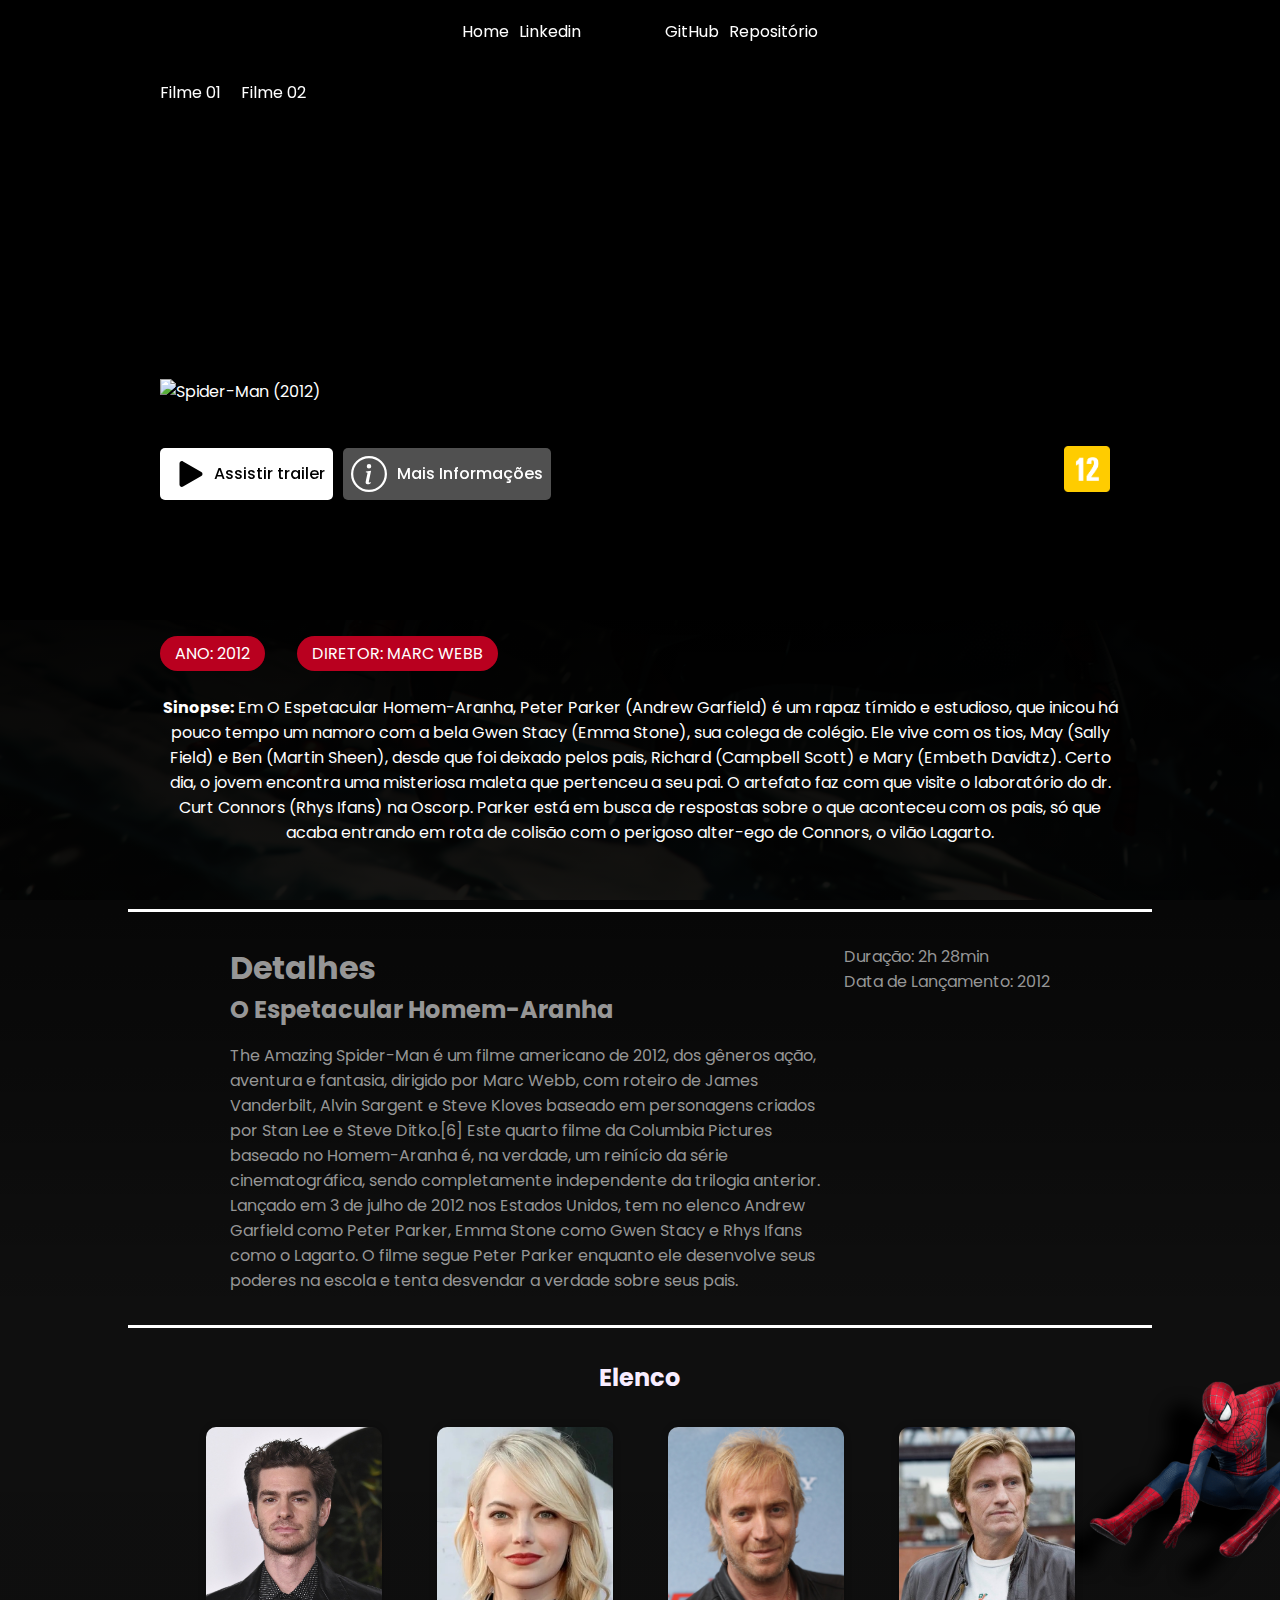
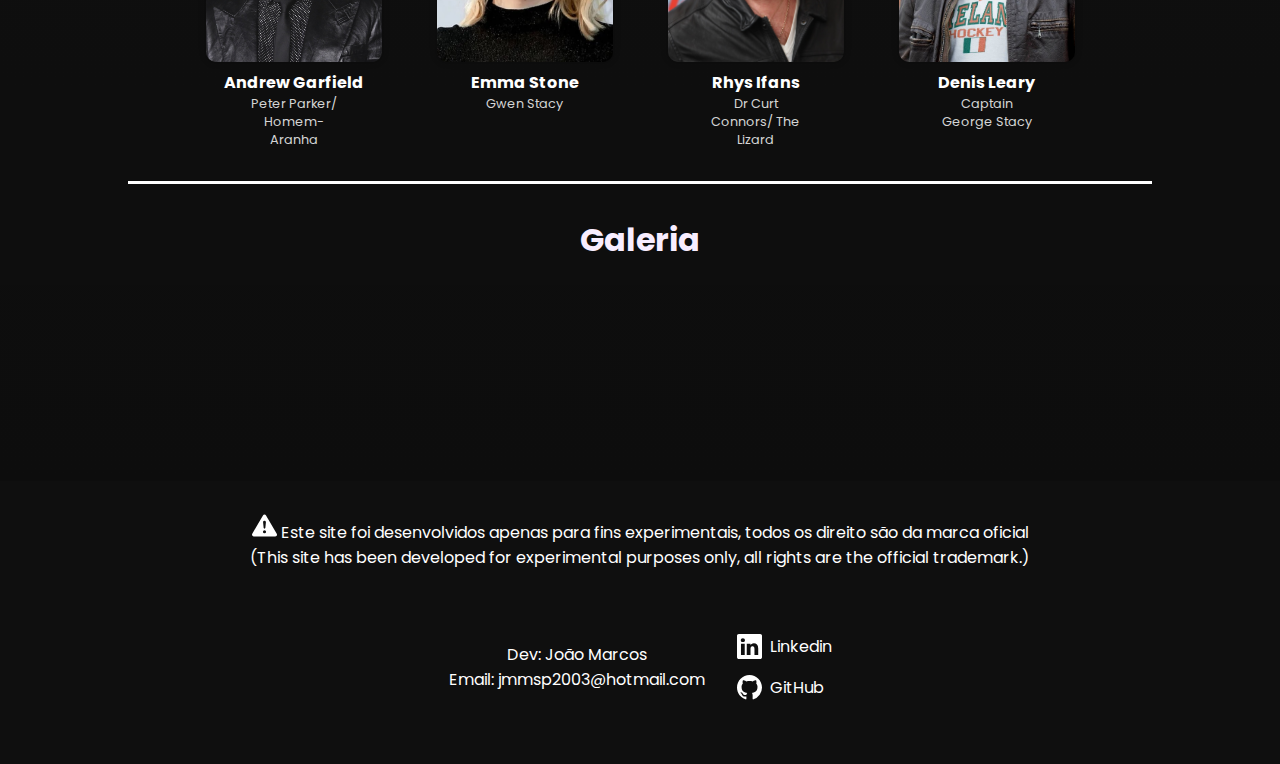
==== commit db4b8054: "atualização 26/01" ====
--- a/pages/andrew-garfield/spiderman1.html
+++ b/pages/andrew-garfield/spiderman1.html
@@ -63,8 +63,8 @@
               </a>
             </div>
             <ul>
-              <li><a href="./spiderman1.html">01</a></li>
-              <li><a href="./spiderman2.html">02</a></li>
+              <li><a href="./spiderman1.html">Filme 01</a></li>
+              <li><a href="./spiderman2.html">Filme 02</a></li>
             </ul>
           </nav>
         </aside>
--- a/assets/css/internal.css
+++ b/assets/css/internal.css
@@ -37,18 +37,36 @@
   overflow: hidden;
 }
 
-.s-wrapper .s-left-column {
-  width: 100px;
-  height: 100%;
-  display: flex;
-  justify-content: center;
-  align-items: center;
-  position: fixed;
-  padding-right: 2rem;
-  left: 0;
-  top: 0;
-  z-index: 1;
-}
+.s-left-column {
+  position: absolute;
+  top: 5rem;
+  left: 8rem;
+  z-index: 10;
+}
+
+.navigator {
+  display: flex;
+}
+
+.navigator-icon img {
+  width: 40px;
+  margin-right: 2rem;
+}
+
+.navigator ul {
+  display: flex;
+  align-items: center;
+  gap: 20px;
+}
+
+.navigator ul li a {
+  transition: .3s ease-in-out;
+}
+
+.navigator ul li a:hover{
+  color: #969696;
+}
+
 
 .s-wrapper .s-main-content {
   height: 100%;
@@ -235,13 +253,17 @@
 
 
 @media only screen and (max-width: 767px) {
-  .s-wrapper .s-left-column {
-    width: 50px;
-    position: fixed;
-    padding-right: 0rem;
-    left: 0;
-    top: 5rem;
-  }
+
+  .s-left-column {
+  position: absolute;
+  top: 5rem;
+  left: 2rem;
+  z-index: 10;
+}
+
+.navigator ul li a {
+  font-size: .8em;
+}
 
   .s-video {
     width: 100%;
@@ -256,8 +278,8 @@
   }
 
   .s-links {
-    left: 3rem;
-    bottom: 4rem;
+    left: 1rem;
+    bottom: 2rem;
   }
 
   .s-main-content__top .s-description {
@@ -267,24 +289,9 @@
     text-align: center;
   }
 
-  .s-wrapper .s-left-column {
-    width: 50px;
-    height: 100%;
-    position: absolute;
-    left: 0;
-    top: 4.1rem;
-    z-index: 1;
-  }
 }
 
 @media only screen and (min-width: 768px) and (max-width: 1023px) {
-  .s-wrapper .s-left-column {
-    width: 50px;
-    position: fixed;
-    padding-right: 0rem;
-    left: 0;
-    top: 5rem;
-  }
 
   .s-video {
     width: 100%;
@@ -675,13 +682,13 @@
 
 @media only screen and (max-width: 767px) {
   .s-links span {
-    font-size: 0.8em;
+    font-size: 0.7em;
   }
 }
 
 @media only screen and (min-width: 768px) and (max-width: 1023px) {
   .s-links span {
-    font-size: 0.8em;
+    font-size: 0.7em;
   }
 }
 
@@ -849,75 +856,6 @@
 }
 }
 
-.navigator {
-  height: 60vh;
-  display: flex;
-  flex-direction: column;
-  justify-content: center;
-  align-items: center;
-  width: 100%;
-  position: relative;
-}
-
-.navigator > ul > li {
-  margin: 3.4rem 0;
-  transition: .5s ease-in-out;
-}
-
-.navigator > ul > li:hover {
-  transform: scale(1.2);
-}
-
-.navigator > ul > li:first-child {
-  margin-top: 0;
-}
-
-.navigator > ul > li:last-child {
-  margin-bottom: 0;
-}
-
-.navigator > ul > li > a {
-  color: #ffffff;
-  border: 2px solid #ffffff;
-  width: 36px;
-  height: 36px;
-  font-size: .8em;
-  border-radius: 50%;
-  background-color: #000000;
-  display: flex;
-  align-items: center;
-  justify-content: center;
-  transition: .5s ease-in-out;
-}
-
-.navigator::before {
-  content: "";
-  position: absolute;
-  top: 0;
-  width: 2px;
-  height: 100%;
-  background-color: #ffffff;
-  z-index: -0;
-}
-
-.navigator ul {
-  z-index: 1;
-}
-
-.navigator ul > li > a:hover,
-.navigator ul > li > a:active {
-  color: var(--primary-color);
-  background-color: #ffff;
-}
-
-.navigator > .navigator-icon {
-  position: absolute;
-  top: -20px;
-}
-
-.navigator > .navigator-icon > a > img {
-  width: 36px;
-}
 
 .pills > ul {
   display: flex;
